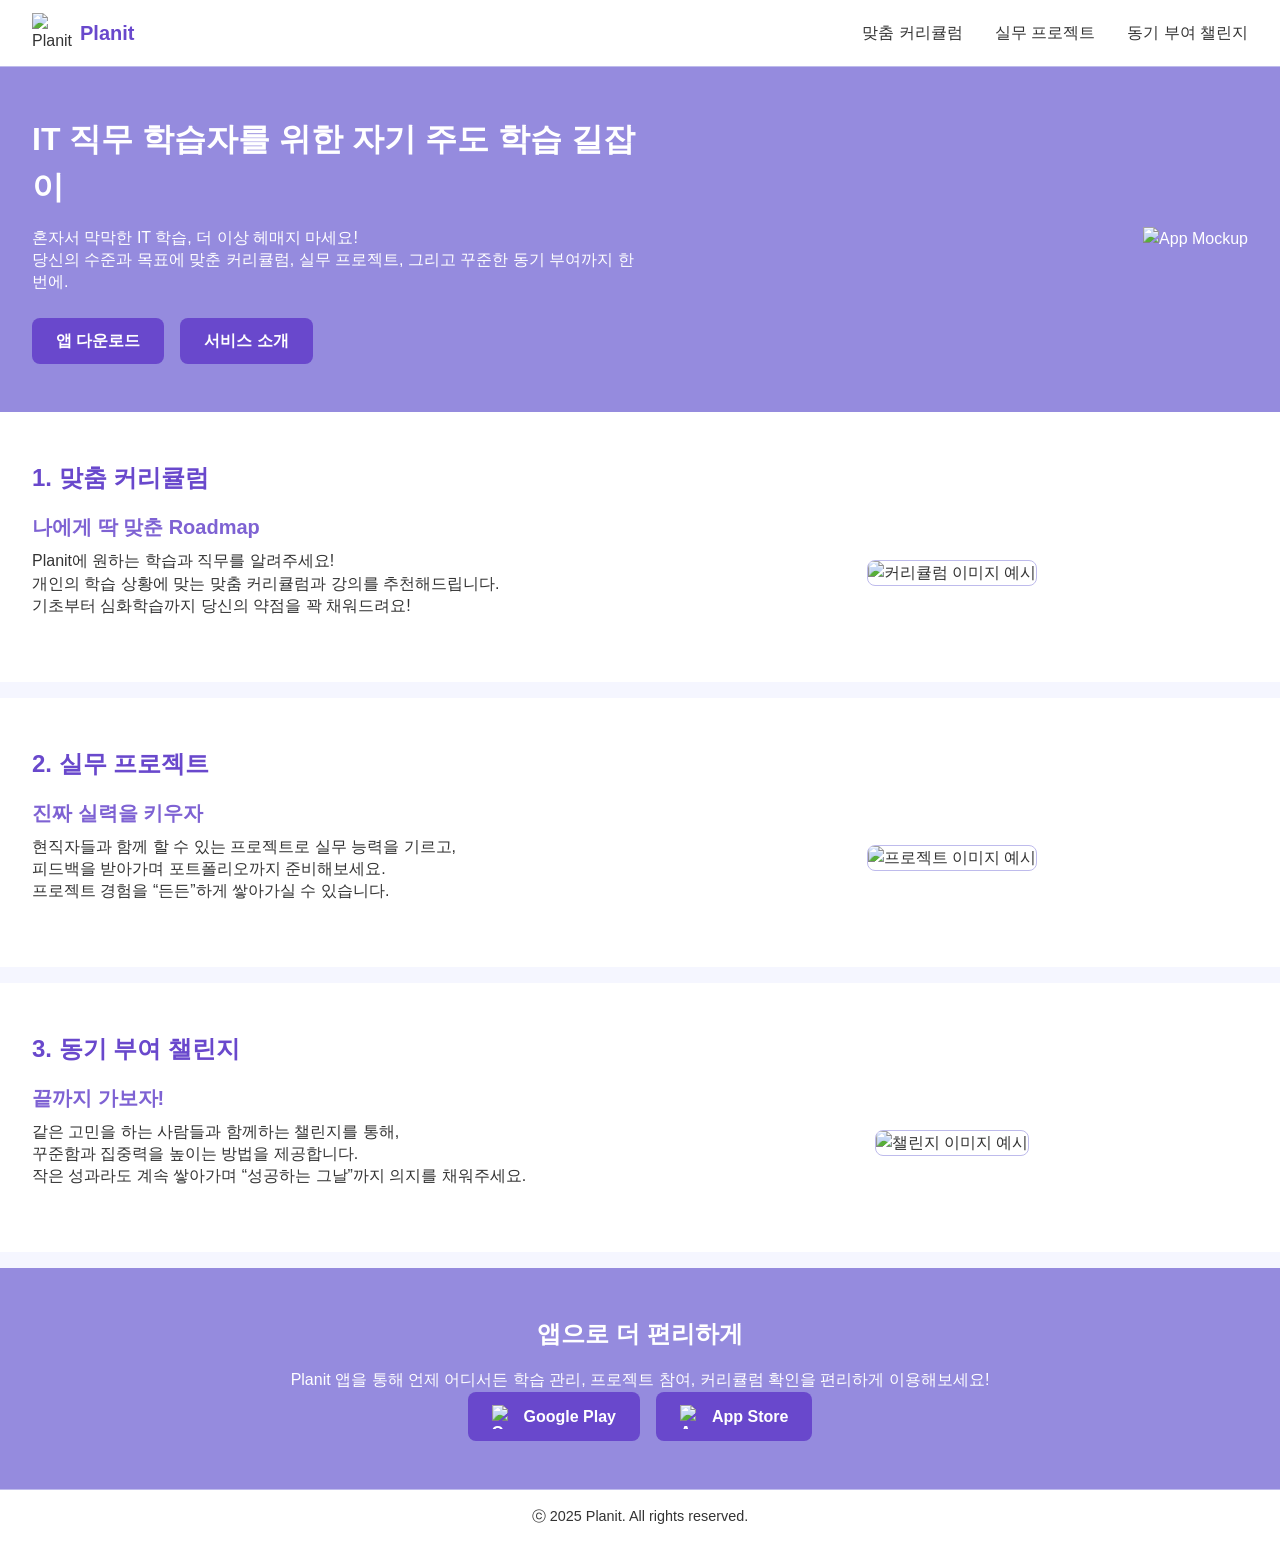
==== index.html @ 64569ddc "index commit" ====
<!DOCTYPE html>
<html lang="ko">

<head>
    <meta charset="UTF-8" />
    <title>Planit Landing Page</title>
    <!-- 메타태그 -->
    <meta name="description" content="IT 직무 학습자를 위한 자기 주도 학습 길잡이 서비스 Planit 소개 랜딩페이지" />
    <meta name="viewport" content="width=device-width, initial-scale=1.0" />

    <!-- 외부 CSS 파일 연동 -->
    <link rel="stylesheet" href="style.css" />
</head>

<body>

    <!-- 모달 영역 (숨겨져 있음) -->
    <div class="modal-overlay" id="modalOverlay">
        <div class="modal">
            <h3>앱 다운로드 안내</h3>
            <p>
                곧 출시될 Planit 앱을 통해 더 편리하게 학습 관리와 프로젝트 참여가 가능합니다.<br>
                스토어 등록 후 이용해보세요!
            </p>
            <button class="close-button" id="closeModalBtn">닫기</button>
        </div>
    </div>

    <!-- 헤더 -->
    <header>
        <div class="logo">
            <!-- 임시 아이콘 예시 -->
            <img src="https://via.placeholder.com/40/6948CC/FFFFFF?text=P" alt="Planit Logo">
            <h1>Planit</h1>
        </div>
        <nav>
            <ul>
                <li><a href="#section-curriculum">맞춤 커리큘럼</a></li>
                <li><a href="#section-project">실무 프로젝트</a></li>
                <li><a href="#section-challenge">동기 부여 챌린지</a></li>
            </ul>
        </nav>
    </header>

    <!-- Hero 섹션 -->
    <section class="hero">
        <div class="hero-text">
            <h2>IT 직무 학습자를 위한 자기 주도 학습 길잡이</h2>
            <p>
                혼자서 막막한 IT 학습, 더 이상 헤매지 마세요! <br>
                당신의 수준과 목표에 맞춘 커리큘럼, 실무 프로젝트, 그리고 꾸준한 동기 부여까지 한 번에.
            </p>
            <div class="hero-buttons">
                <button class="cta-button" id="downloadCtaBtn">앱 다운로드</button>
                <button class="cta-button">서비스 소개</button>
            </div>
        </div>
        <div class="hero-image">
            <!-- 실제 앱 화면 예시 이미지를 넣어주세요 -->
            <img src="https://via.placeholder.com/400x300/7E62D3/FFFFFF?text=App+Mockup" alt="App Mockup" />
        </div>
    </section>

    <!-- (1) 맞춤 커리큘럼 섹션 -->
    <section class="section" id="section-curriculum">
        <h2 class="section-title">1. 맞춤 커리큘럼</h2>
        <div class="section-content">
            <div class="section-text">
                <h3>나에게 딱 맞춘 Roadmap</h3>
                <p>
                    Planit에 원하는 학습과 직무를 알려주세요!<br>
                    개인의 학습 상황에 맞는 맞춤 커리큘럼과 강의를 추천해드립니다.<br>
                    기초부터 심화학습까지 당신의 약점을 꽉 채워드려요!
                </p>
            </div>
            <div class="section-image">
                <img src="https://via.placeholder.com/300x250/BEBBEC/FFFFFF?text=Curriculum" alt="커리큘럼 이미지 예시">
            </div>
        </div>
    </section>

    <!-- (2) 실무 프로젝트 섹션 -->
    <section class="section" id="section-project">
        <h2 class="section-title">2. 실무 프로젝트</h2>
        <div class="section-content">
            <div class="section-text">
                <h3>진짜 실력을 키우자</h3>
                <p>
                    현직자들과 함께 할 수 있는 프로젝트로 실무 능력을 기르고,<br>
                    피드백을 받아가며 포트폴리오까지 준비해보세요.<br>
                    프로젝트 경험을 “든든”하게 쌓아가실 수 있습니다.
                </p>
            </div>
            <div class="section-image">
                <img src="https://via.placeholder.com/300x250/958BDE/FFFFFF?text=Project" alt="프로젝트 이미지 예시">
            </div>
        </div>
    </section>

    <!-- (3) 동기 부여 챌린지 섹션 -->
    <section class="section" id="section-challenge">
        <h2 class="section-title">3. 동기 부여 챌린지</h2>
        <div class="section-content">
            <div class="section-text">
                <h3>끝까지 가보자!</h3>
                <p>
                    같은 고민을 하는 사람들과 함께하는 챌린지를 통해,<br>
                    꾸준함과 집중력을 높이는 방법을 제공합니다.<br>
                    작은 성과라도 계속 쌓아가며 “성공하는 그날”까지 의지를 채워주세요.
                </p>
            </div>
            <div class="section-image">
                <img src="https://via.placeholder.com/300x250/7E62D3/FFFFFF?text=Challenge" alt="챌린지 이미지 예시">
            </div>
        </div>
    </section>

    <!-- 다운로드 CTA 섹션 -->
    <section class="download-section">
        <h2>앱으로 더 편리하게</h2>
        <p>Planit 앱을 통해 언제 어디서든 학습 관리, 프로젝트 참여, 커리큘럼 확인을 편리하게 이용해보세요!</p>
        <div class="store-buttons">
            <a href="#" class="store-button">
                <img src="https://via.placeholder.com/24?text=G" alt="Google Play">
                Google Play
            </a>
            <a href="#" class="store-button">
                <img src="https://via.placeholder.com/24?text=A" alt="App Store">
                App Store
            </a>
        </div>
    </section>

    <!-- 푸터 -->
    <footer>
        ⓒ 2025 Planit. All rights reserved.
    </footer>

    <!-- 자바스크립트 파일 연결 (데모용 스크립트) -->
    <script src="app.js"></script>

</body>

</html>
---- style.css ----
/* ------------------------------
   기본 리셋 및 폰트 설정
------------------------------ */
* {
    margin: 0;
    padding: 0;
    box-sizing: border-box;
}

body {
    font-family: sans-serif;
    color: #333;
    background-color: #F5F6FF;
    /* 가장 연한 배경색 */
    line-height: 1.5;
}

a {
    text-decoration: none;
    color: inherit;
}

/* ------------------------------
     컬러 팔레트 (Main)
     #6948CC, #7E62D3, #958BDE, #BEBBEC, #F5F6FF
  ------------------------------ */
:root {
    --color-primary-dark: #6948CC;
    --color-primary: #7E62D3;
    --color-primary-light: #958BDE;
    --color-secondary-light: #BEBBEC;
    --color-bg: #F5F6FF;
}

/* ------------------------------
     헤더 스타일
  ------------------------------ */
header {
    width: 100%;
    background-color: #fff;
    border-bottom: 1px solid var(--color-secondary-light);
    display: flex;
    justify-content: space-between;
    align-items: center;
    padding: 0.8rem 2rem;
    position: sticky;
    top: 0;
    z-index: 999;
}

.logo {
    display: flex;
    align-items: center;
    gap: 0.5rem;
}

.logo img {
    width: 40px;
    height: 40px;
    object-fit: contain;
}

.logo h1 {
    font-size: 1.25rem;
    color: var(--color-primary-dark);
}

nav ul {
    display: flex;
    gap: 2rem;
}

nav li {
    list-style: none;
    font-weight: 500;
}

/* ------------------------------
     Hero 섹션(상단 배너)
  ------------------------------ */
.hero {
    display: flex;
    justify-content: space-between;
    align-items: center;
    padding: 3rem 2rem;
    background-color: var(--color-primary-light);
    color: #fff;
}

.hero-text {
    max-width: 50%;
}

.hero-text h2 {
    font-size: 2rem;
    margin-bottom: 1rem;
}

.hero-text p {
    margin-bottom: 1.5rem;
    font-size: 1rem;
    line-height: 1.4;
}

.hero-buttons {
    display: flex;
    gap: 1rem;
}

.cta-button {
    background-color: var(--color-primary-dark);
    padding: 0.8rem 1.5rem;
    border-radius: 0.5rem;
    color: #fff;
    font-weight: 600;
    border: none;
    cursor: pointer;
    font-size: 1rem;
}

.hero-image img {
    width: 400px;
    max-width: 100%;
    height: auto;
}

/* ------------------------------
     메인 컨텐츠 섹션
     (1) 맞춤 커리큘럼
     (2) 실무 프로젝트
     (3) 동기 부여 챌린지
  ------------------------------ */
.section {
    padding: 3rem 2rem;
    background-color: #fff;
    margin-bottom: 1rem;
}

.section-title {
    font-size: 1.5rem;
    color: var(--color-primary-dark);
    margin-bottom: 1rem;
}

.section-content {
    display: flex;
    gap: 2rem;
    align-items: center;
}

.section-text {
    flex: 1;
}

.section-text h3 {
    margin-bottom: 0.5rem;
    font-size: 1.25rem;
    color: var(--color-primary);
}

.section-text p {
    margin-bottom: 1rem;
    line-height: 1.4;
}

.section-image {
    flex: 1;
    text-align: center;
}

.section-image img {
    width: 300px;
    max-width: 100%;
    height: auto;
    border: 1px solid var(--color-secondary-light);
    border-radius: 0.5rem;
}

/* ------------------------------
     다운로드 섹션 (재귀 CTA)
  ------------------------------ */
.download-section {
    text-align: center;
    padding: 3rem 2rem;
    background-color: var(--color-primary-light);
    color: #fff;
}

.download-section h2 {
    font-size: 1.5rem;
    margin-bottom: 1rem;
}

.store-buttons {
    display: flex;
    gap: 1rem;
    justify-content: center;
}

.store-button {
    background-color: var(--color-primary-dark);
    padding: 0.8rem 1.5rem;
    border-radius: 0.5rem;
    font-weight: 600;
    display: inline-flex;
    align-items: center;
    gap: 0.5rem;
    color: #fff;
}

.store-button img {
    width: 24px;
    height: 24px;
}

/* ------------------------------
     푸터
  ------------------------------ */
footer {
    background-color: #fff;
    border-top: 1px solid var(--color-secondary-light);
    text-align: center;
    padding: 1rem;
    font-size: 0.9rem;
}

/* ------------------------------
     모달 (앱 스토어 다운로드 안내창 예시)
  ------------------------------ */
.modal-overlay {
    position: fixed;
    top: 0;
    left: 0;
    width: 100vw;
    height: 100vh;
    background-color: rgba(0, 0, 0, 0.5);
    display: none;
    /* 초기에는 숨김 */
    justify-content: center;
    align-items: center;
    z-index: 1000;
}

.modal {
    background-color: #fff;
    padding: 2rem;
    border-radius: 0.5rem;
    max-width: 400px;
    width: 80%;
    text-align: center;
}

.modal h3 {
    margin-bottom: 1rem;
    color: var(--color-primary-dark);
    font-size: 1.2rem;
}

.close-button {
    background-color: var(--color-primary-dark);
    color: #fff;
    border: none;
    padding: 0.5rem 1rem;
    border-radius: 0.3rem;
    cursor: pointer;
    margin-top: 1rem;
    font-weight: 600;
}
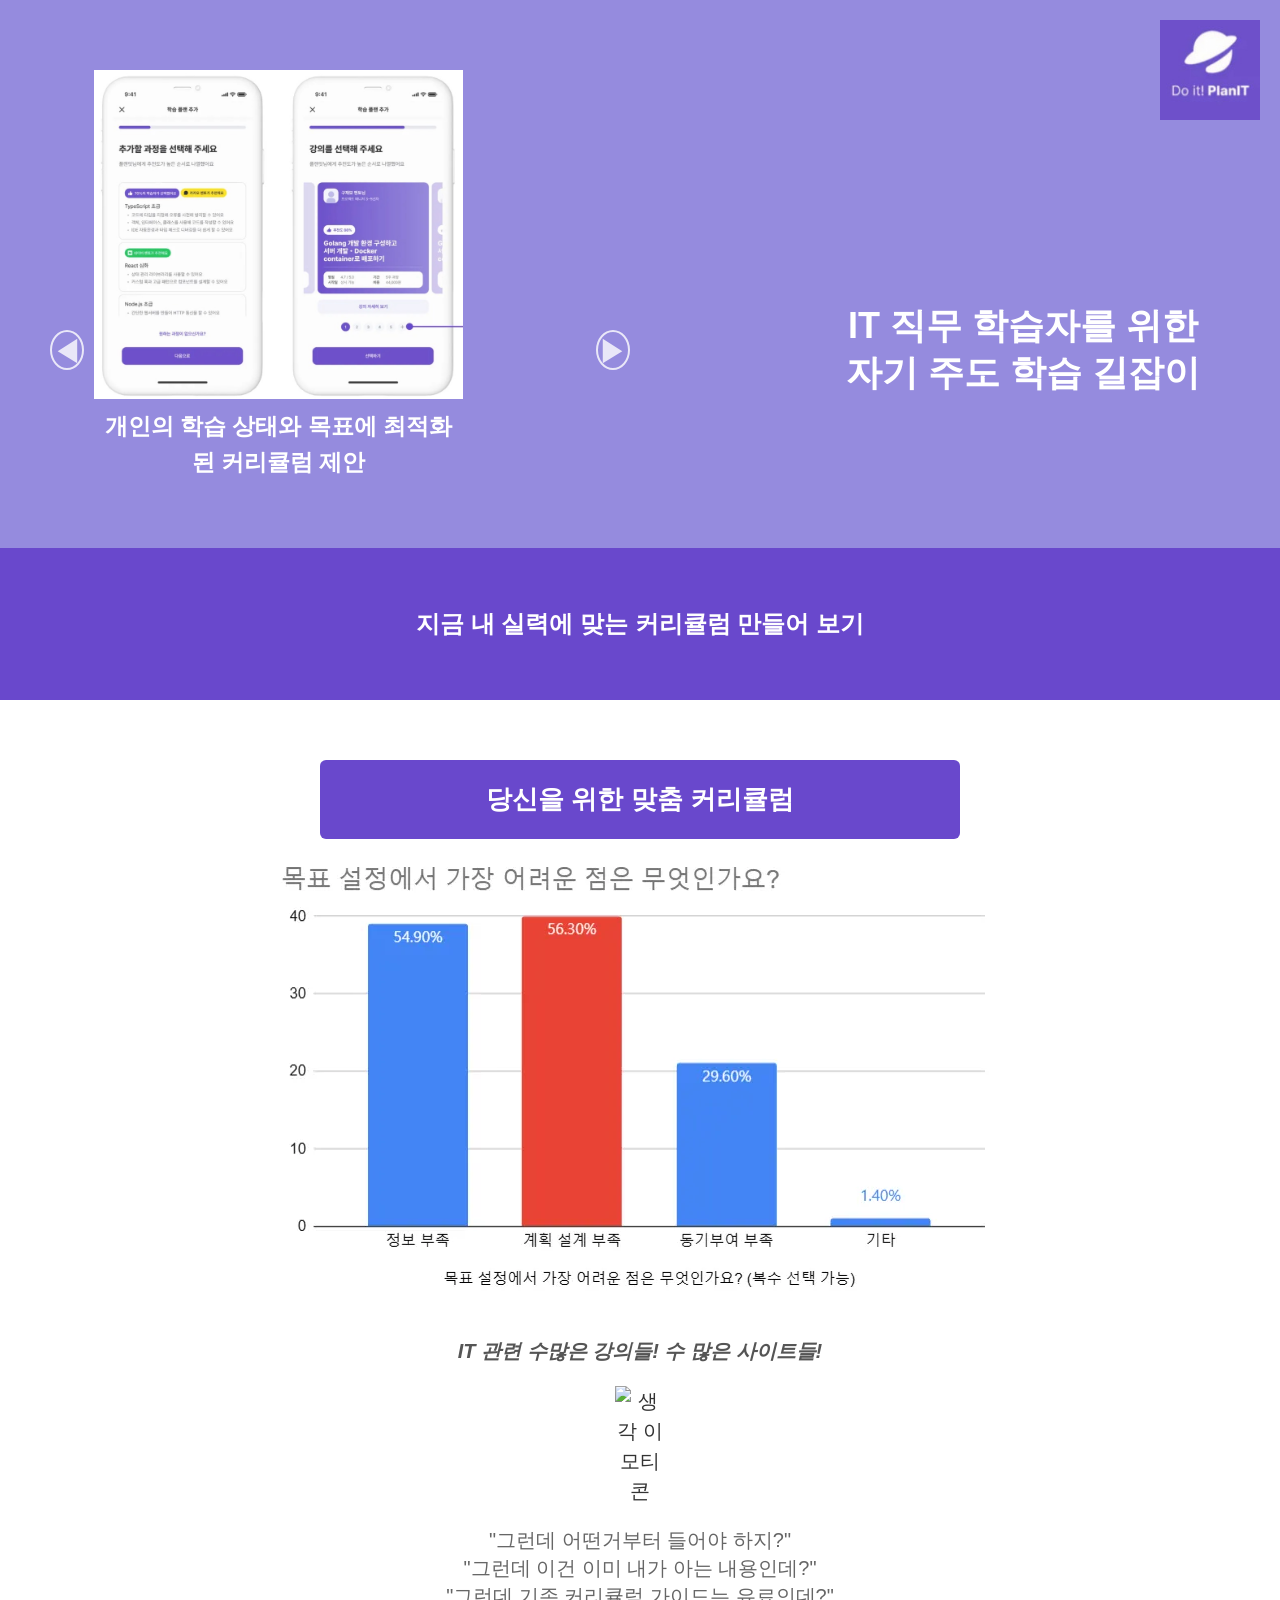
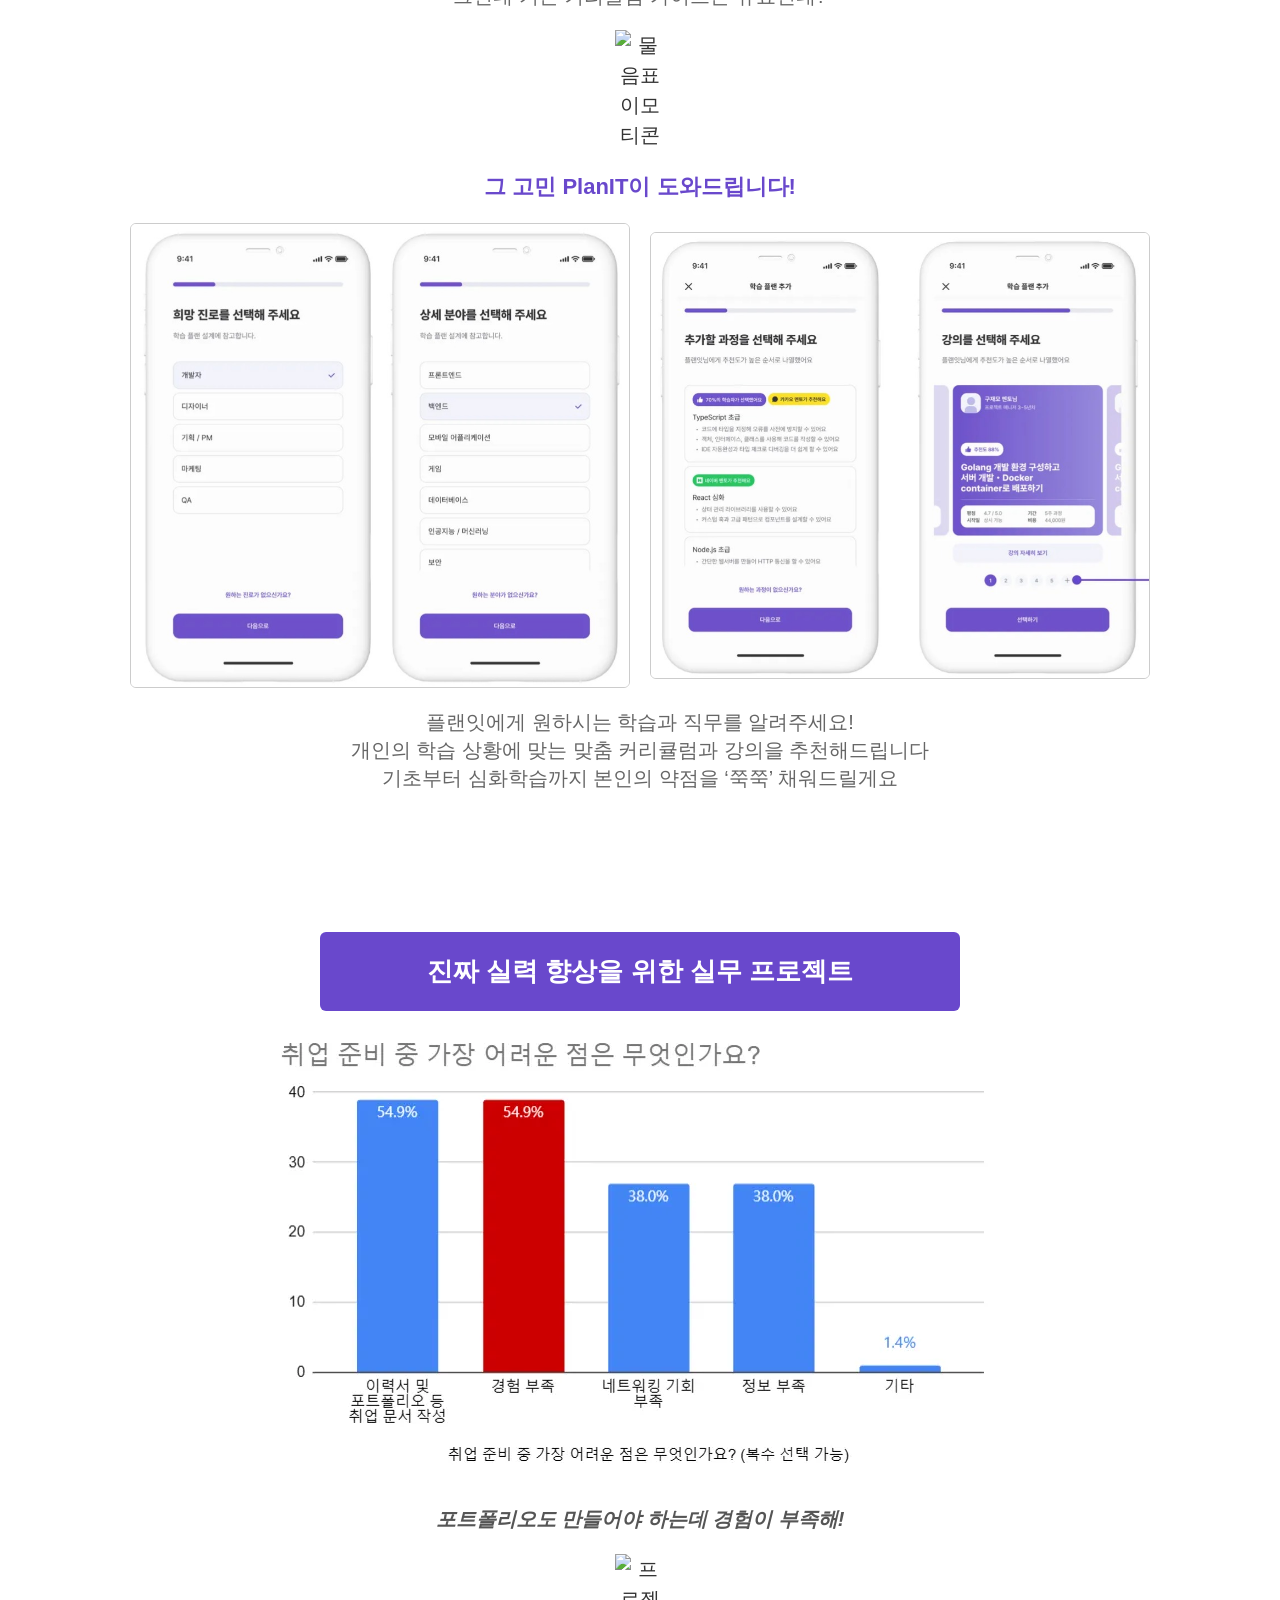
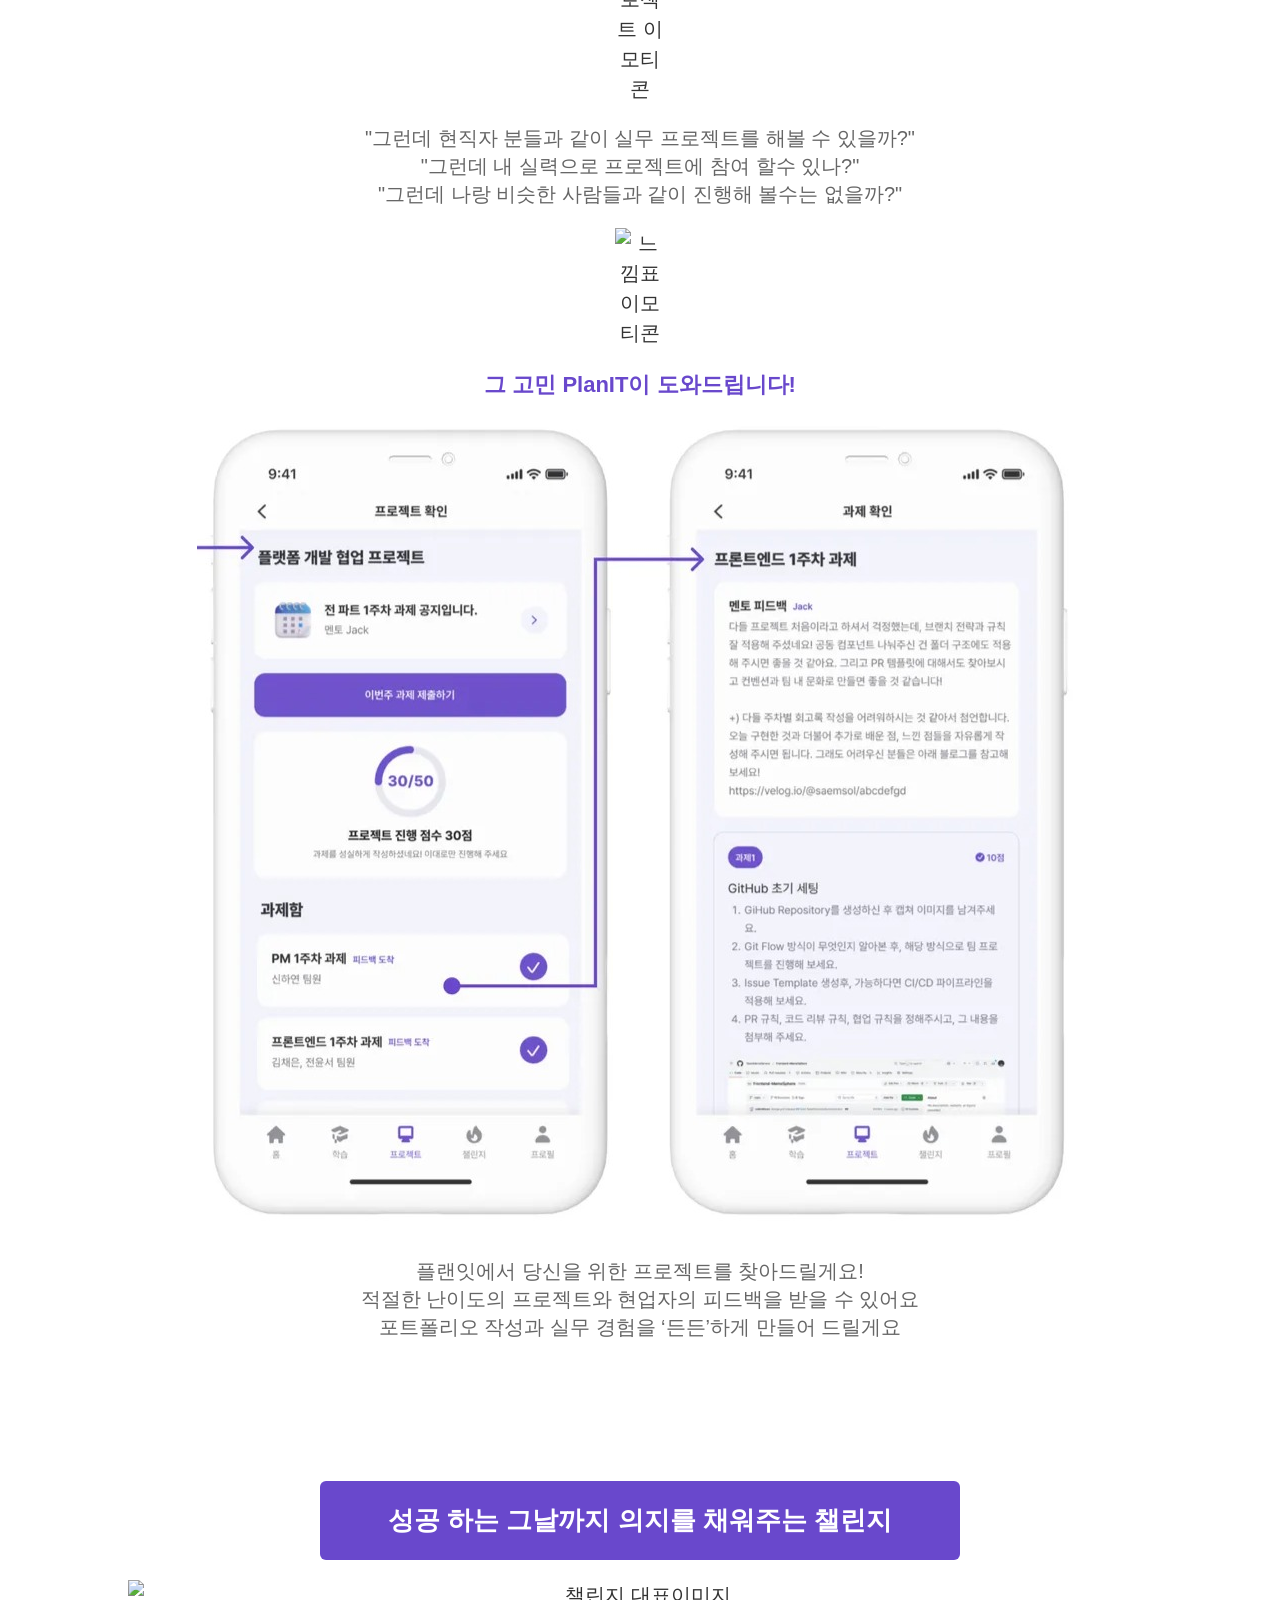
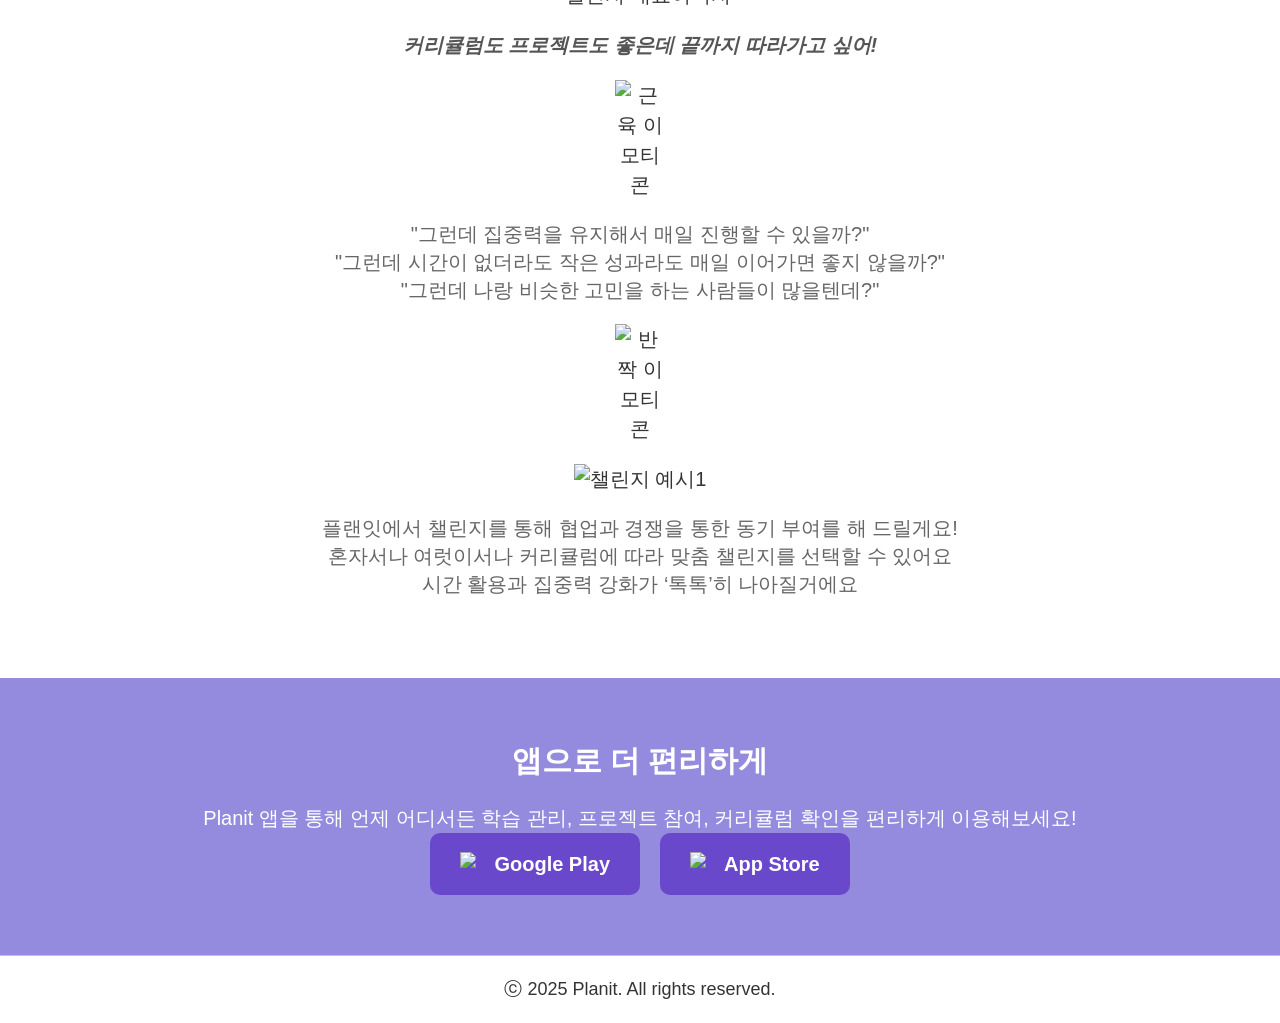
==== commit 737fd89a: "second_commit" ====
--- a/index.html
+++ b/index.html
@@ -8,115 +8,161 @@
     <meta name="description" content="IT 직무 학습자를 위한 자기 주도 학습 길잡이 서비스 Planit 소개 랜딩페이지" />
     <meta name="viewport" content="width=device-width, initial-scale=1.0" />
 
+    <!-- Google tag (gtag.js) -->
+    <script async src="https://www.googletagmanager.com/gtag/js?id=G-K5C6SPB3EF"></script>
+    <script>
+        window.dataLayer = window.dataLayer || [];
+        function gtag() { dataLayer.push(arguments); }
+        gtag('js', new Date());
+
+        gtag('config', 'G-K5C6SPB3EF');
+    </script>
+
     <!-- 외부 CSS 파일 연동 -->
     <link rel="stylesheet" href="style.css" />
 </head>
 
 <body>
 
-    <!-- 모달 영역 (숨겨져 있음) -->
-    <div class="modal-overlay" id="modalOverlay">
-        <div class="modal">
-            <h3>앱 다운로드 안내</h3>
-            <p>
-                곧 출시될 Planit 앱을 통해 더 편리하게 학습 관리와 프로젝트 참여가 가능합니다.<br>
-                스토어 등록 후 이용해보세요!
-            </p>
-            <button class="close-button" id="closeModalBtn">닫기</button>
+    <!-- Hero 섹션 -->
+    <!-- (기존 hero 섹션을 대체) -->
+    <section class="hero">
+        <!-- 좌측: 슬라이드(핵심사진 + 텍스트) 3개가 자동/수동 전환 -->
+        <div class="hero-rotator">
+            <!-- 좌측 화살표 -->
+            <button class="arrow left-arrow" id="slidePrevBtn">&#9664;</button>
+
+            <!-- 슬라이드 목록 -->
+            <div class="slides">
+                <!-- 각 슬라이드는 이미지 + 텍스트 묶음 -->
+                <div class="slide active">
+                    <img src="./images/hero_1.JPG" alt="핵심사진1">
+                    <h3>개인의 학습 상태와 목표에 최적화된 커리큘럼 제안</h3>
+                </div>
+                <div class="slide">
+                    <img src="./images/hero_2.JPG" alt="핵심사진2">
+                    <h3>커리어 발전을 위한 실무 중심의 프로젝트 제안</h3>
+                </div>
+                <div class="slide">
+                    <img src="./images/hero_3.JPG" alt="핵심사진3">
+                    <h3>지속적인 동기 부여를 위한 맞춤형 챌린지 지원</h3>
+                </div>
+            </div>
+
+            <!-- 우측 화살표 -->
+            <button class="arrow right-arrow" id="slideNextBtn">&#9654;</button>
         </div>
-    </div>
 
-    <!-- 헤더 -->
-    <header>
-        <div class="logo">
-            <!-- 임시 아이콘 예시 -->
-            <img src="https://via.placeholder.com/40/6948CC/FFFFFF?text=P" alt="Planit Logo">
-            <h1>Planit</h1>
+        <!-- 우상단: 앱 아이콘 -->
+        <div class="hero-top-right">
+            <img class="app-icon" src="./images/logo.jpg" alt="App Icon" />
         </div>
-        <nav>
-            <ul>
-                <li><a href="#section-curriculum">맞춤 커리큘럼</a></li>
-                <li><a href="#section-project">실무 프로젝트</a></li>
-                <li><a href="#section-challenge">동기 부여 챌린지</a></li>
-            </ul>
-        </nav>
-    </header>
 
-    <!-- Hero 섹션 -->
-    <section class="hero">
-        <div class="hero-text">
-            <h2>IT 직무 학습자를 위한 자기 주도 학습 길잡이</h2>
-            <p>
-                혼자서 막막한 IT 학습, 더 이상 헤매지 마세요! <br>
-                당신의 수준과 목표에 맞춘 커리큘럼, 실무 프로젝트, 그리고 꾸준한 동기 부여까지 한 번에.
-            </p>
-            <div class="hero-buttons">
-                <button class="cta-button" id="downloadCtaBtn">앱 다운로드</button>
-                <button class="cta-button">서비스 소개</button>
-            </div>
+        <!-- 우중단: 슬로건 (큰 글씨) -->
+        <div class="hero-mid-right">
+            <h2>IT 직무 학습자를 위한 <br>자기 주도 학습 길잡이</h2>
         </div>
-        <div class="hero-image">
-            <!-- 실제 앱 화면 예시 이미지를 넣어주세요 -->
-            <img src="https://via.placeholder.com/400x300/7E62D3/FFFFFF?text=App+Mockup" alt="App Mockup" />
+
+        <!-- 하단 전체: CTA 버튼 (앱 다운로드) -->
+        <button class="cta-button-wide" id="downloadCtaBtn">지금 내 실력에 맞는 커리큘럼 만들어 보기</button>
+    </section>
+
+
+    <!-- 공통 스타일로 3개의 섹션 -->
+    <section class="common-section" id="section-curriculum">
+        <!-- (1) 제목 박스: 화면폭 50% -->
+        <div class="title-box">
+            <h2>당신을 위한 맞춤 커리큘럼</h2>
+        </div>
+        <!-- (2) 자료사진 -->
+        <img src="./images/problem_1.jpg" alt="커리큘럼 대표이미지" class="section-image" />
+        <!-- (3) 중요 고민 한 줄 -->
+        <p class="one-liner">IT 관련 수많은 강의들! 수 많은 사이트들!</p>
+        <!-- (4) 이모티콘 / 작은 이미지 공간 -->
+        <div class="icon-space">
+            <img src="https://via.placeholder.com/50?text=%F0%9F%A4%94" alt="생각 이모티콘" />
+        </div>
+        <!-- (5) 3줄 고민 -->
+        <div class="three-line-text">
+            <p>"그런데 어떤거부터 들어야 하지?"</p>
+            <p>"그런데 이건 이미 내가 아는 내용인데?"</p>
+            <p>"그런데 기존 커리큘럼 가이드는 유료인데?"</p>
+        </div>
+        <!-- (6) 이모티콘 / 작은 이미지 공간 -->
+        <div class="icon-space">
+            <img src="https://via.placeholder.com/50?text=%3F" alt="물음표 이모티콘" />
+        </div>
+        <!-- (7) 해결 문구 -->
+        <p class="highlight-text">그 고민 PlanIT이 도와드립니다!</p>
+        <!-- (8) 좌우 2장 이미지 -->
+        <div class="image-row">
+            <img src="./images/solution_1.JPG" alt="솔루션 이미지1" />
+            <img src="./images/hero_1.JPG" alt="솔루션 이미지2" />
+        </div>
+        <!-- (9) 3줄 설명 -->
+        <div class="three-line-text">
+            <p>플랜잇에게 원하시는 학습과 직무를 알려주세요!</p>
+            <p>개인의 학습 상황에 맞는 맞춤 커리큘럼과 강의을 추천해드립니다</p>
+            <p>기초부터 심화학습까지 본인의 약점을 ‘쭉쭉’ 채워드릴게요</p>
         </div>
     </section>
 
-    <!-- (1) 맞춤 커리큘럼 섹션 -->
-    <section class="section" id="section-curriculum">
-        <h2 class="section-title">1. 맞춤 커리큘럼</h2>
-        <div class="section-content">
-            <div class="section-text">
-                <h3>나에게 딱 맞춘 Roadmap</h3>
-                <p>
-                    Planit에 원하는 학습과 직무를 알려주세요!<br>
-                    개인의 학습 상황에 맞는 맞춤 커리큘럼과 강의를 추천해드립니다.<br>
-                    기초부터 심화학습까지 당신의 약점을 꽉 채워드려요!
-                </p>
-            </div>
-            <div class="section-image">
-                <img src="https://via.placeholder.com/300x250/BEBBEC/FFFFFF?text=Curriculum" alt="커리큘럼 이미지 예시">
-            </div>
+    <section class="common-section" id="section-project">
+        <div class="title-box">
+            <h2>진짜 실력 향상을 위한 실무 프로젝트</h2>
+        </div>
+        <img src="./images/problem_2.jpg" alt="프로젝트 대표이미지" class="section-image" />
+        <p class="one-liner">포트폴리오도 만들어야 하는데 경험이 부족해!</p>
+        <div class="icon-space">
+            <img src="https://via.placeholder.com/50?text=%F0%9F%93%88" alt="프로젝트 이모티콘" />
+        </div>
+        <div class="three-line-text">
+            <p>"그런데 현직자 분들과 같이 실무 프로젝트를 해볼 수 있을까?"</p>
+            <p>"그런데 내 실력으로 프로젝트에 참여 할수 있나?"</p>
+            <p>"그런데 나랑 비슷한 사람들과 같이 진행해 볼수는 없을까?"</p>
+        </div>
+        <div class="icon-space">
+            <img src="https://via.placeholder.com/50?text=!" alt="느낌표 이모티콘" />
+        </div>
+        <p class="highlight-text">그 고민 PlanIT이 도와드립니다!</p>
+        </div>
+        <img src="./images/hero_2.JPG" alt="프로젝트 예시1" />
+        </div>
+        <div class="three-line-text">
+            <p>플랜잇에서 당신을 위한 프로젝트를 찾아드릴게요!</p>
+            <p>적절한 난이도의 프로젝트와 현업자의 피드백을 받을 수 있어요 </p>
+            <p>포트폴리오 작성과 실무 경험을 ‘든든’하게 만들어 드릴게요</p>
         </div>
     </section>
 
-    <!-- (2) 실무 프로젝트 섹션 -->
-    <section class="section" id="section-project">
-        <h2 class="section-title">2. 실무 프로젝트</h2>
-        <div class="section-content">
-            <div class="section-text">
-                <h3>진짜 실력을 키우자</h3>
-                <p>
-                    현직자들과 함께 할 수 있는 프로젝트로 실무 능력을 기르고,<br>
-                    피드백을 받아가며 포트폴리오까지 준비해보세요.<br>
-                    프로젝트 경험을 “든든”하게 쌓아가실 수 있습니다.
-                </p>
-            </div>
-            <div class="section-image">
-                <img src="https://via.placeholder.com/300x250/958BDE/FFFFFF?text=Project" alt="프로젝트 이미지 예시">
-            </div>
+    <section class="common-section" id="section-challenge">
+        <div class="title-box">
+            <h2>성공 하는 그날까지 의지를 채워주는 챌린지</h2>
         </div>
-    </section>
-
-    <!-- (3) 동기 부여 챌린지 섹션 -->
-    <section class="section" id="section-challenge">
-        <h2 class="section-title">3. 동기 부여 챌린지</h2>
-        <div class="section-content">
-            <div class="section-text">
-                <h3>끝까지 가보자!</h3>
-                <p>
-                    같은 고민을 하는 사람들과 함께하는 챌린지를 통해,<br>
-                    꾸준함과 집중력을 높이는 방법을 제공합니다.<br>
-                    작은 성과라도 계속 쌓아가며 “성공하는 그날”까지 의지를 채워주세요.
-                </p>
-            </div>
-            <div class="section-image">
-                <img src="https://via.placeholder.com/300x250/7E62D3/FFFFFF?text=Challenge" alt="챌린지 이미지 예시">
-            </div>
+        <img src="./images/problem_3.jpg" alt="챌린지 대표이미지" class="section-image" />
+        <p class="one-liner">커리큘럼도 프로젝트도 좋은데 끝까지 따라가고 싶어!</p>
+        <div class="icon-space">
+            <img src="https://via.placeholder.com/50?text=%F0%9F%92%AA" alt="근육 이모티콘" />
+        </div>
+        <div class="three-line-text">
+            <p>"그런데 집중력을 유지해서 매일 진행할 수 있을까?"</p>
+            <p>"그런데 시간이 없더라도 작은 성과라도 매일 이어가면 좋지 않을까?"</p>
+            <p>"그런데 나랑 비슷한 고민을 하는 사람들이 많을텐데?"</p>
+        </div>
+        <div class="icon-space">
+            <img src="https://via.placeholder.com/50?text=%E2%9C%A8" alt="반짝 이모티콘" />
+        </div>
+        <img src="./images/hero_3.JPG" alt="챌린지 예시1" />
+        </div>
+        <div class="three-line-text">
+            <p>플랜잇에서 챌린지를 통해 협업과 경쟁을 통한 동기 부여를 해 드릴게요!</p>
+            <p>혼자서나 여럿이서나 커리큘럼에 따라 맞춤 챌린지를 선택할 수 있어요</p>
+            <p>시간 활용과 집중력 강화가 ‘톡톡’히 나아질거에요</p>
         </div>
     </section>
 
     <!-- 다운로드 CTA 섹션 -->
-    <section class="download-section">
+    <section class=" download-section">
         <h2>앱으로 더 편리하게</h2>
         <p>Planit 앱을 통해 언제 어디서든 학습 관리, 프로젝트 참여, 커리큘럼 확인을 편리하게 이용해보세요!</p>
         <div class="store-buttons">
--- a/style.css
+++ b/style.css
@@ -1,6 +1,11 @@
 /* ------------------------------
    기본 리셋 및 폰트 설정
 ------------------------------ */
+
+:root {
+    font-size: 125%;
+}
+
 * {
     margin: 0;
     padding: 0;
@@ -35,18 +40,61 @@
 /* ------------------------------
      헤더 스타일
   ------------------------------ */
-header {
-    width: 100%;
-    background-color: #fff;
-    border-bottom: 1px solid var(--color-secondary-light);
-    display: flex;
-    justify-content: space-between;
-    align-items: center;
-    padding: 0.8rem 2rem;
-    position: sticky;
-    top: 0;
+/* 기존 스타일은 유지, 여기서는 새로운 .side-nav 관련 스타일만 추가 예시 */
+
+/* 사이드바 네비게이션 컨테이너 */
+.side-nav {
+    position: fixed;
+    top: 50%;
+    left: 1rem;
+    /* 원하는 좌측 거리 */
+    transform: translateY(-50%);
     z-index: 999;
-}
+    /* 모달보다 낮거나 높게 조정 가능 */
+    /* 배경이 투명할 수 있으므로 배경색은 없앰 */
+    /* width, height 등은 필요에 맞게 조절 */
+}
+
+/* 사이드바 목록 배치 */
+.side-nav ul {
+    list-style: none;
+    display: flex;
+    flex-direction: column;
+    gap: 1rem;
+    padding: 0;
+    margin: 0;
+}
+
+/* 사이드바 링크 기본 스타일 */
+.side-nav a {
+    text-decoration: none;
+    font-size: 1rem;
+    padding: 0.5rem;
+
+    /* '반투명' 예: 회색/검정 + 투명도 */
+    color: rgba(0, 0, 0, 0.2);
+    transition: color 0.3s, font-weight 0.3s;
+}
+
+/* 현재 섹션(Active) 기본 상태: 조금 더 진하게 (예: 0.5 투명) */
+.side-nav a.active {
+    color: rgba(0, 0, 0, 0.5);
+    font-weight: 600;
+}
+
+/* 마우스 사이드바 Hover 시: 모든 메뉴가 검은색, 현재 섹션은 볼드 */
+.side-nav:hover a {
+    color: #000;
+    font-weight: normal;
+}
+
+/* Hover 상태에서도 active 메뉴는 더 볼드하게 */
+.side-nav:hover a.active {
+    font-weight: 700;
+    color: #000;
+    /* 완전 검정 */
+}
+
 
 .logo {
     display: flex;
@@ -78,103 +126,241 @@
 /* ------------------------------
      Hero 섹션(상단 배너)
   ------------------------------ */
+/* 히어로 섹션 전체 컨테이너 */
 .hero {
-    display: flex;
-    justify-content: space-between;
-    align-items: center;
-    padding: 3rem 2rem;
+    position: relative;
+    /* 자식 요소를 절대배치하기 위해 */
+    width: 100%;
+    min-height: 700px;
+    /* 임의 높이, 조정 가능 */
     background-color: var(--color-primary-light);
-    color: #fff;
-}
-
-.hero-text {
-    max-width: 50%;
-}
-
-.hero-text h2 {
-    font-size: 2rem;
-    margin-bottom: 1rem;
-}
-
-.hero-text p {
-    margin-bottom: 1.5rem;
-    font-size: 1rem;
-    line-height: 1.4;
-}
-
-.hero-buttons {
-    display: flex;
-    gap: 1rem;
-}
-
-.cta-button {
-    background-color: var(--color-primary-dark);
-    padding: 0.8rem 1.5rem;
-    border-radius: 0.5rem;
-    color: #fff;
-    font-weight: 600;
-    border: none;
-    cursor: pointer;
-    font-size: 1rem;
-}
-
-.hero-image img {
-    width: 400px;
+    /* 기존보다 조금 더 큰 영역으로 가정 */
+    overflow: hidden;
+    /* 필요시 숨김 */
+    color: #fff;
+    padding: 2rem;
+    display: flex;
+    /* 좌측 슬라이드, 우측 슬로건+아이콘, 아래 CTA 배치 시 flex/free 레이아웃 */
+}
+
+/* 좌측 슬라이드 박스 */
+.hero-rotator {
+    position: relative;
+    width: 50%;
+    /* 좌측 절반 차지 (예시) */
+    margin-right: 1rem;
+    display: flex;
+    align-items: center;
+    justify-content: center;
+}
+
+/* slides 감싸는 컨테이너 */
+.slides {
+    position: relative;
+    width: 600px;
+    /* 슬라이드 이미지 너비에 맞춤 */
+    height: 600px;
+    /* 슬라이드 높이에 맞춤 */
+    overflow: hidden;
+    display: flex;
+    align-items: center;
+    justify-content: center;
+}
+
+/* 각 슬라이드 */
+.slide {
+    position: absolute;
+    top: 0;
+    left: 0;
+    width: 75%;
+    height: 75%;
+    display: none;
+    /* 기본은 숨김 */
+    flex-direction: column;
+    align-items: center;
+    justify-content: center;
+    text-align: center;
+}
+
+.slide img {
     max-width: 100%;
     height: auto;
-}
-
-/* ------------------------------
-     메인 컨텐츠 섹션
-     (1) 맞춤 커리큘럼
-     (2) 실무 프로젝트
-     (3) 동기 부여 챌린지
-  ------------------------------ */
-.section {
-    padding: 3rem 2rem;
+    margin-bottom: 0.5rem;
+}
+
+.slide.active {
+    display: flex;
+    /* 현재 슬라이드만 표시 */
+}
+
+/* 좌우 화살표 버튼 */
+.arrow {
+    background: none;
+    border: 2px solid #fff;
+    color: #fff;
+    font-size: 1.5rem;
+    width: 40px;
+    height: 40px;
+    border-radius: 50%;
+    cursor: pointer;
+    margin: 0 0.5rem;
+    opacity: 0.8;
+    transition: 0.2s;
+}
+
+.arrow:hover {
+    opacity: 1;
+}
+
+/* 우상단: 앱 아이콘 */
+.hero-top-right {
+    position: absolute;
+    top: 1rem;
+    right: 1rem;
+}
+
+.hero-top-right .app-icon {
+    width: 100px;
+    height: 100px;
+    object-fit: contain;
+}
+
+/* 우중단: 슬로건 (큰 글씨) */
+.hero-mid-right {
+    margin-left: auto;
+    /* 왼쪽 요소들 뒤로 밀기 */
+    margin-right: 2rem;
+    display: flex;
+    align-items: center;
+    justify-content: center;
+}
+
+.hero-mid-right h2 {
+    font-size: 1.8rem;
+    line-height: 1.3;
+    text-align: center;
+}
+
+/* 하단 전체: CTA 버튼 */
+.cta-button-wide {
+    position: absolute;
+    bottom: 0;
+    left: 0;
+    width: 100%;
+    padding: 3rem 0;
+    background-color: var(--color-primary-dark);
+    color: #fff;
+    border: none;
+    font-size: 1.2rem;
+    font-weight: 600;
+    cursor: pointer;
+}
+
+/* 공통 섹션 스타일 (3파트 통일) */
+.common-section {
+    width: 100%;
+    text-align: center;
+    /* 모든 요소 가운데 정렬 */
+    padding: 3rem 0;
+    /* 위아래 공간 */
     background-color: #fff;
-    margin-bottom: 1rem;
-}
-
-.section-title {
-    font-size: 1.5rem;
+    /* 필요 시 색상 조정 */
+}
+
+/* 상단 제목 박스 (화면폭 50%, 진한 배경) */
+.common-section .title-box {
+    width: 50%;
+    margin: 0 auto;
+    /* 가운데 정렬 */
+    background-color: var(--color-primary-dark);
+    /* 진한 색상 */
+    color: #fff;
+    padding: 1rem;
+    border-radius: 0.3rem;
+    /* 모서리 둥글림(선택) */
+}
+
+.common-section .title-box h2 {
+    margin: 0;
+    font-weight: 700;
+    /* 굵은 글씨 */
+    font-size: 1.3rem;
+}
+
+/* 자료사진 */
+.common-section .section-image {
+    display: block;
+    margin: 1rem auto;
+    /* 수직 간격 + 중앙정렬 */
+    max-width: 80%;
+    /* 필요시 크기 조정 */
+    height: auto;
+}
+
+/* 한 줄 고민 */
+.one-liner {
+    margin: 1rem 0;
+    font-style: italic;
+    /* 기울임(선택) */
+    font-weight: 600;
+    /* 약간 굵게(선택) */
+    color: #555;
+    /* 색상 조정 */
+}
+
+/* 이모티콘 / 작은 이미지 공간 */
+.icon-space {
+    margin: 1rem 0;
+}
+
+.icon-space img {
+    max-width: 50px;
+    height: auto;
+}
+
+/* 3줄 고민 (간격 약간 좁게) */
+.three-line-text {
+    margin: 1rem 0;
+    line-height: 1.4;
+    color: #666;
+    /* 예시 */
+}
+
+/* 해결 문구 강조 */
+.highlight-text {
+    margin: 1rem 0;
+    font-weight: 700;
+    font-size: 1.1rem;
     color: var(--color-primary-dark);
-    margin-bottom: 1rem;
-}
-
-.section-content {
-    display: flex;
-    gap: 2rem;
-    align-items: center;
-}
-
-.section-text {
-    flex: 1;
-}
-
-.section-text h3 {
-    margin-bottom: 0.5rem;
-    font-size: 1.25rem;
-    color: var(--color-primary);
-}
-
-.section-text p {
-    margin-bottom: 1rem;
+    /* 진한 색상 (선택) */
+}
+
+/* 좌우 2장 이미지 */
+.image-row {
+    display: flex;
+    justify-content: center;
+    align-items: center;
+    gap: 1rem;
+    margin: 1rem 0;
+}
+
+.image-row img {
+    max-width: 500px;
+    height: auto;
+    border: 1px solid #ccc;
+    /* 테두리(선택) */
+    border-radius: 0.3rem;
+    /* 모서리 둥글림(선택) */
+}
+
+/* 마지막으로 3줄 설명 */
+.three-line-text {
+    margin: 1rem 0;
     line-height: 1.4;
-}
-
-.section-image {
-    flex: 1;
-    text-align: center;
-}
-
-.section-image img {
-    width: 300px;
-    max-width: 100%;
-    height: auto;
-    border: 1px solid var(--color-secondary-light);
-    border-radius: 0.5rem;
-}
+    color: #666;
+    /* 예시 */
+}
+
 
 /* ------------------------------
      다운로드 섹션 (재귀 CTA)
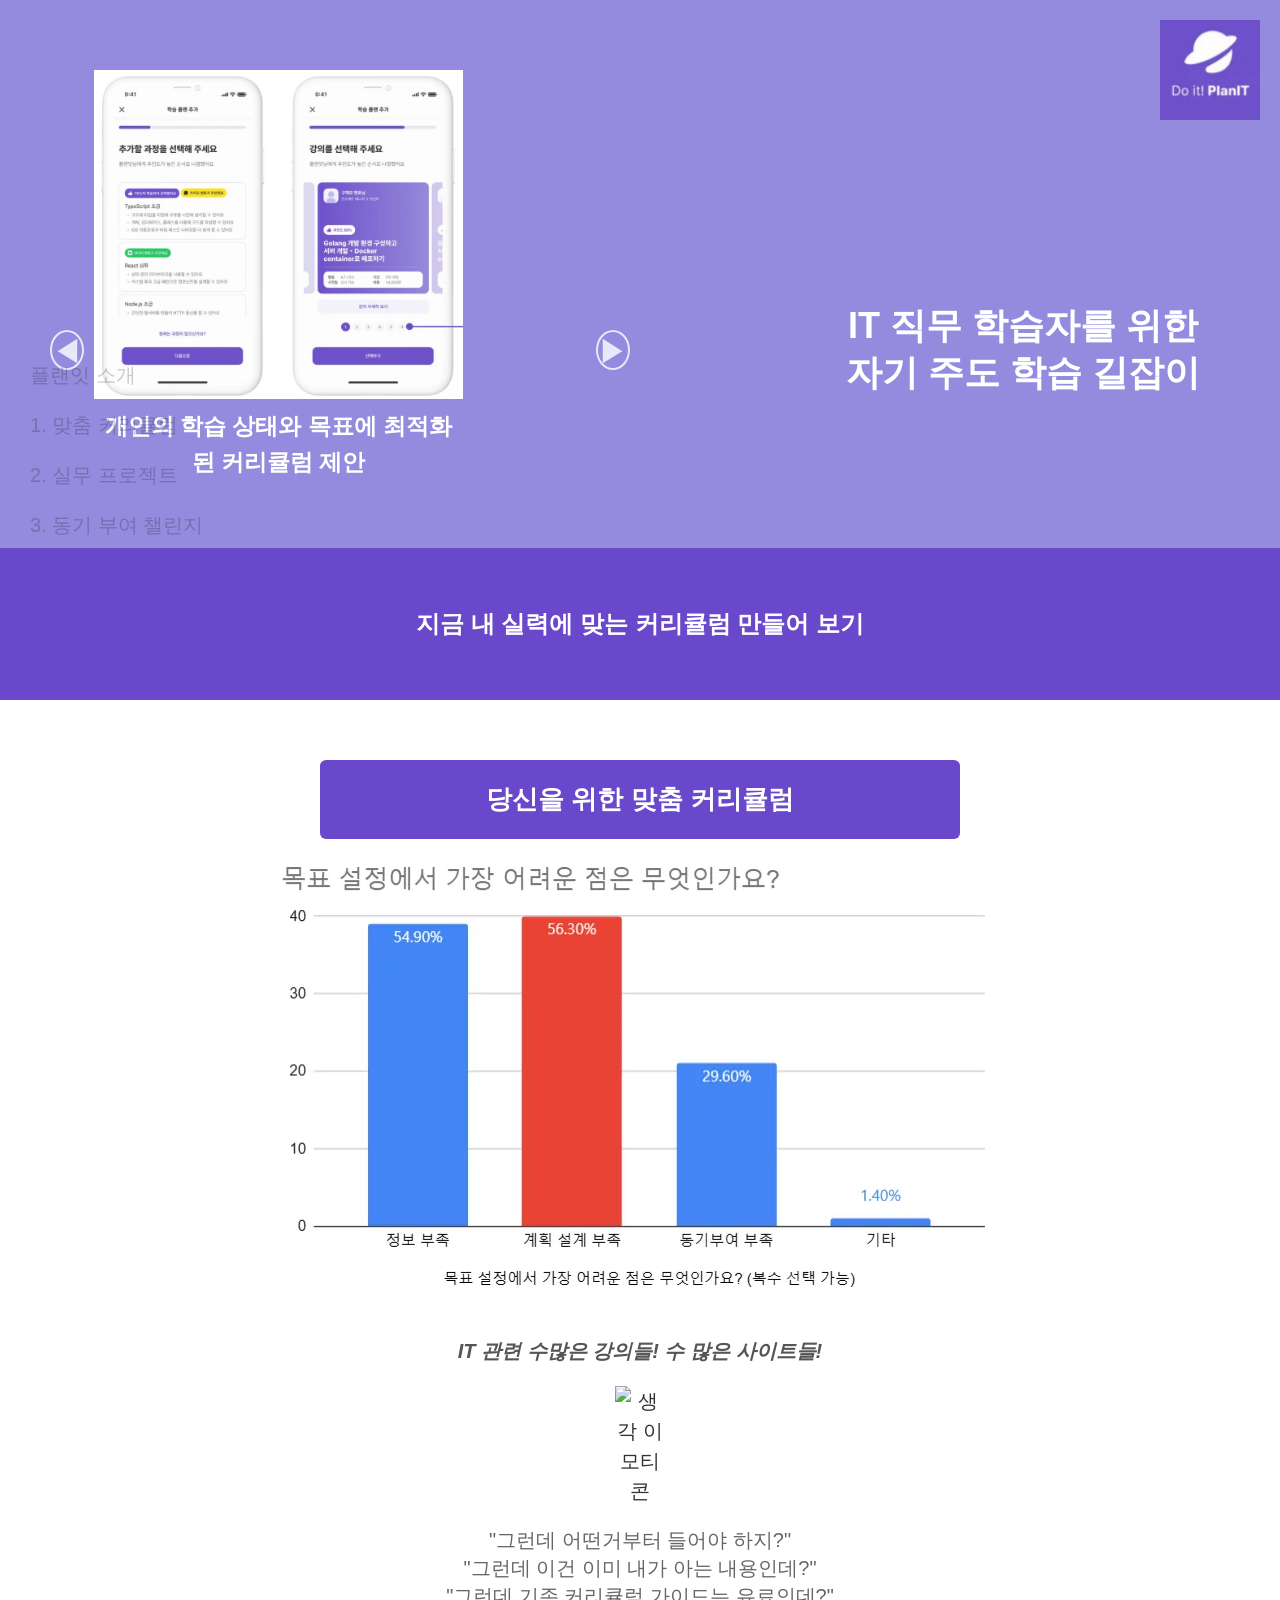
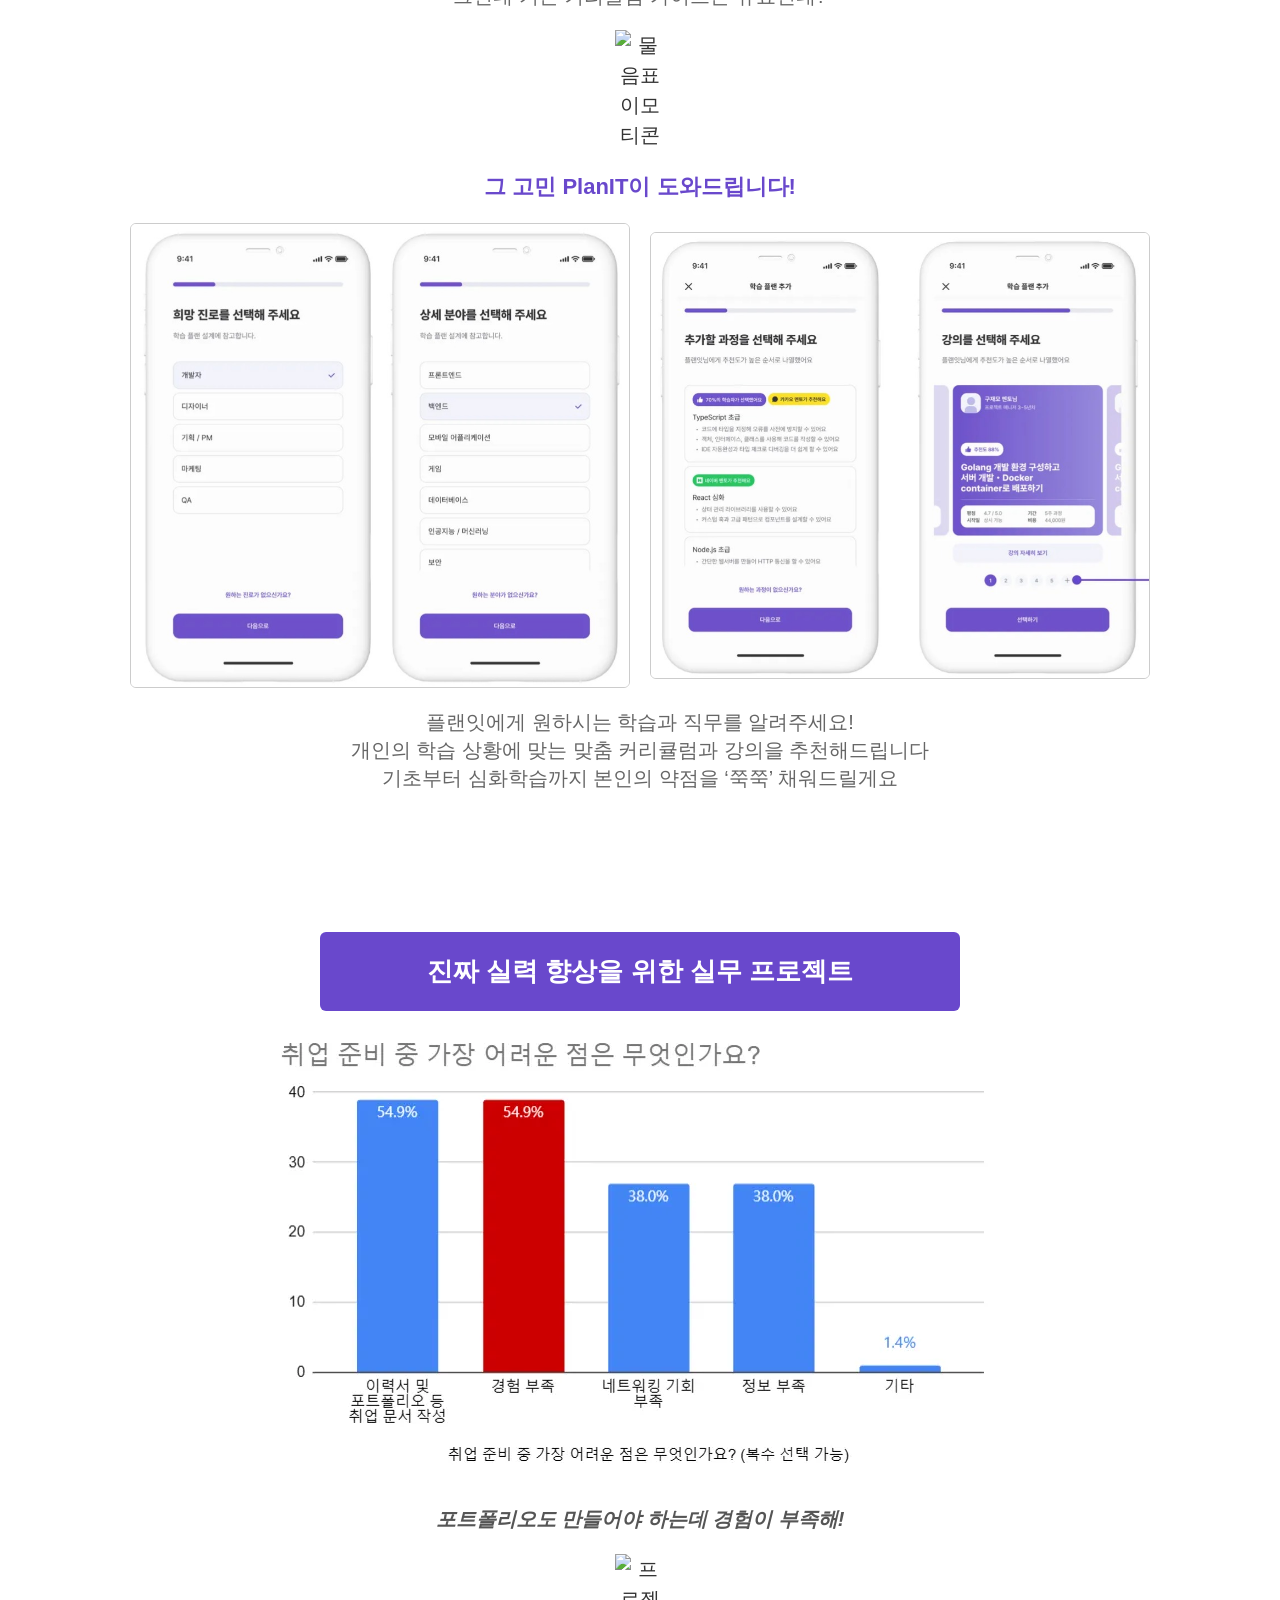
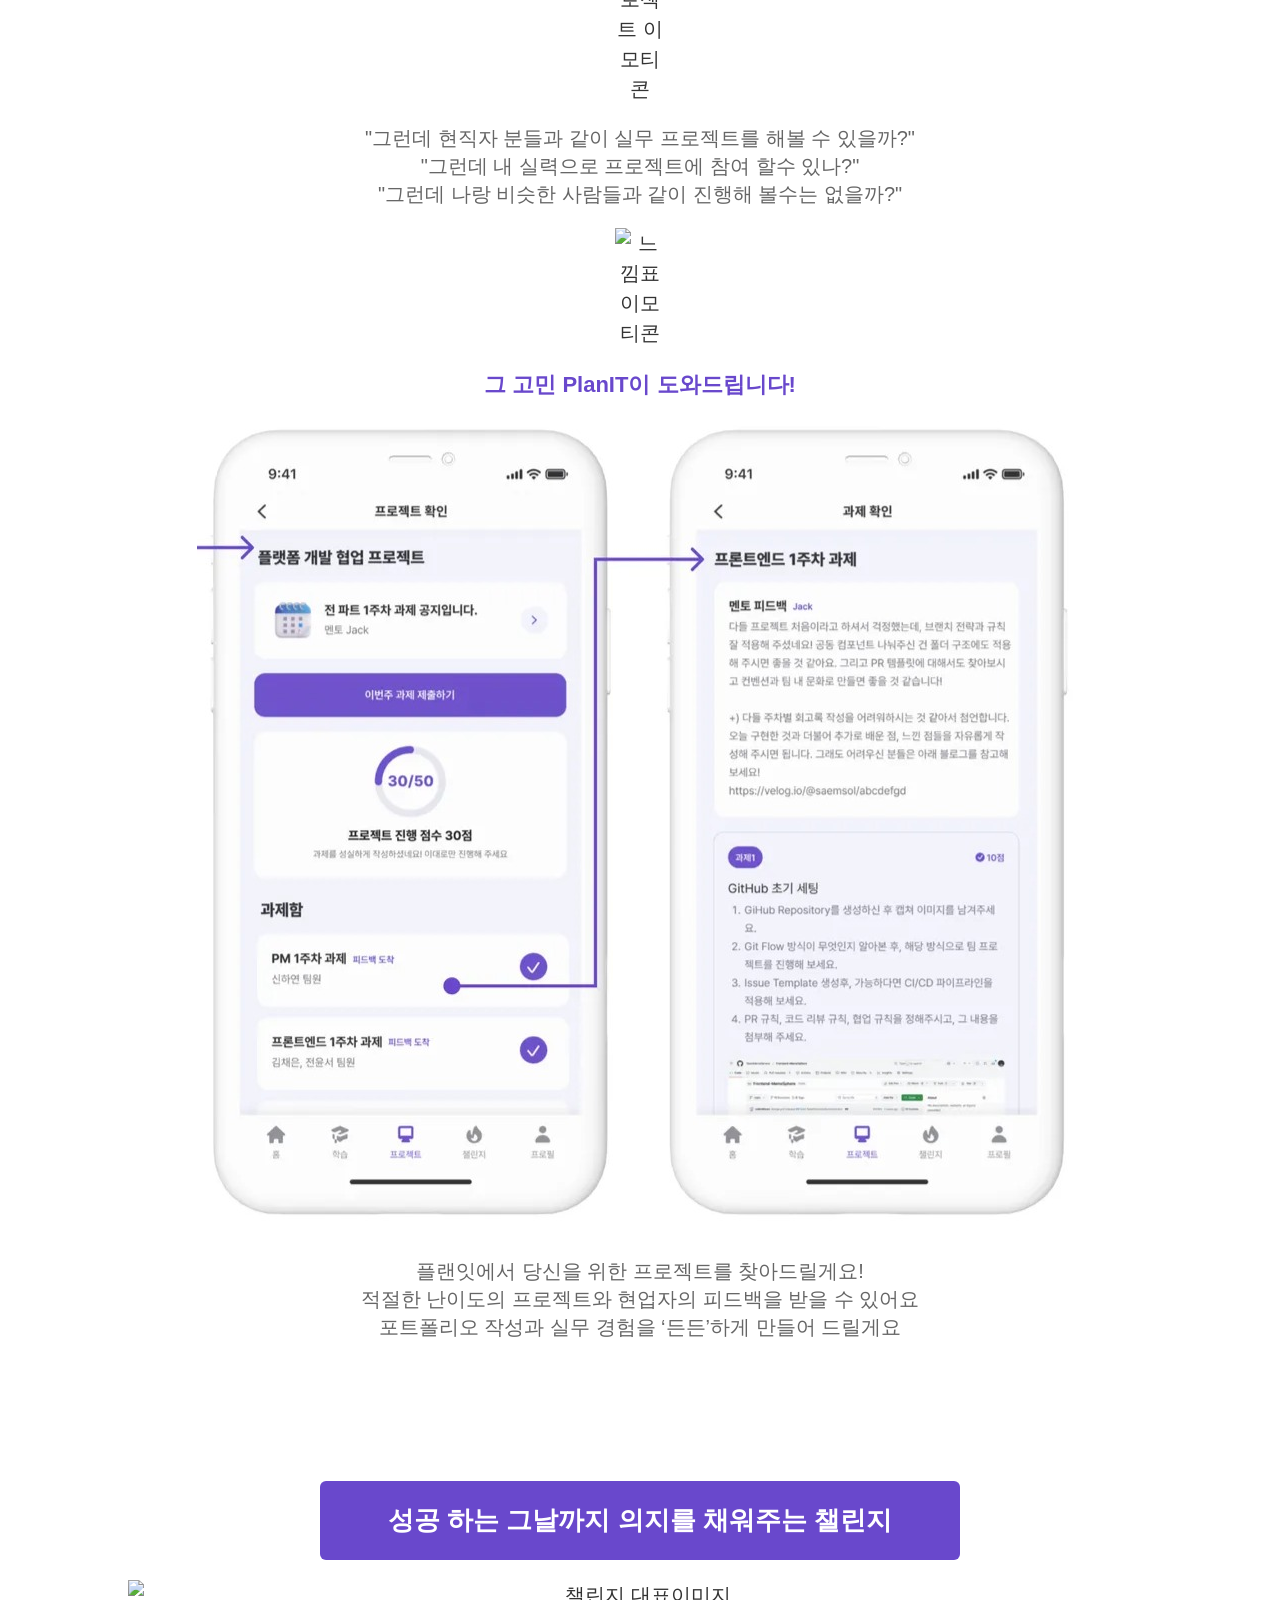
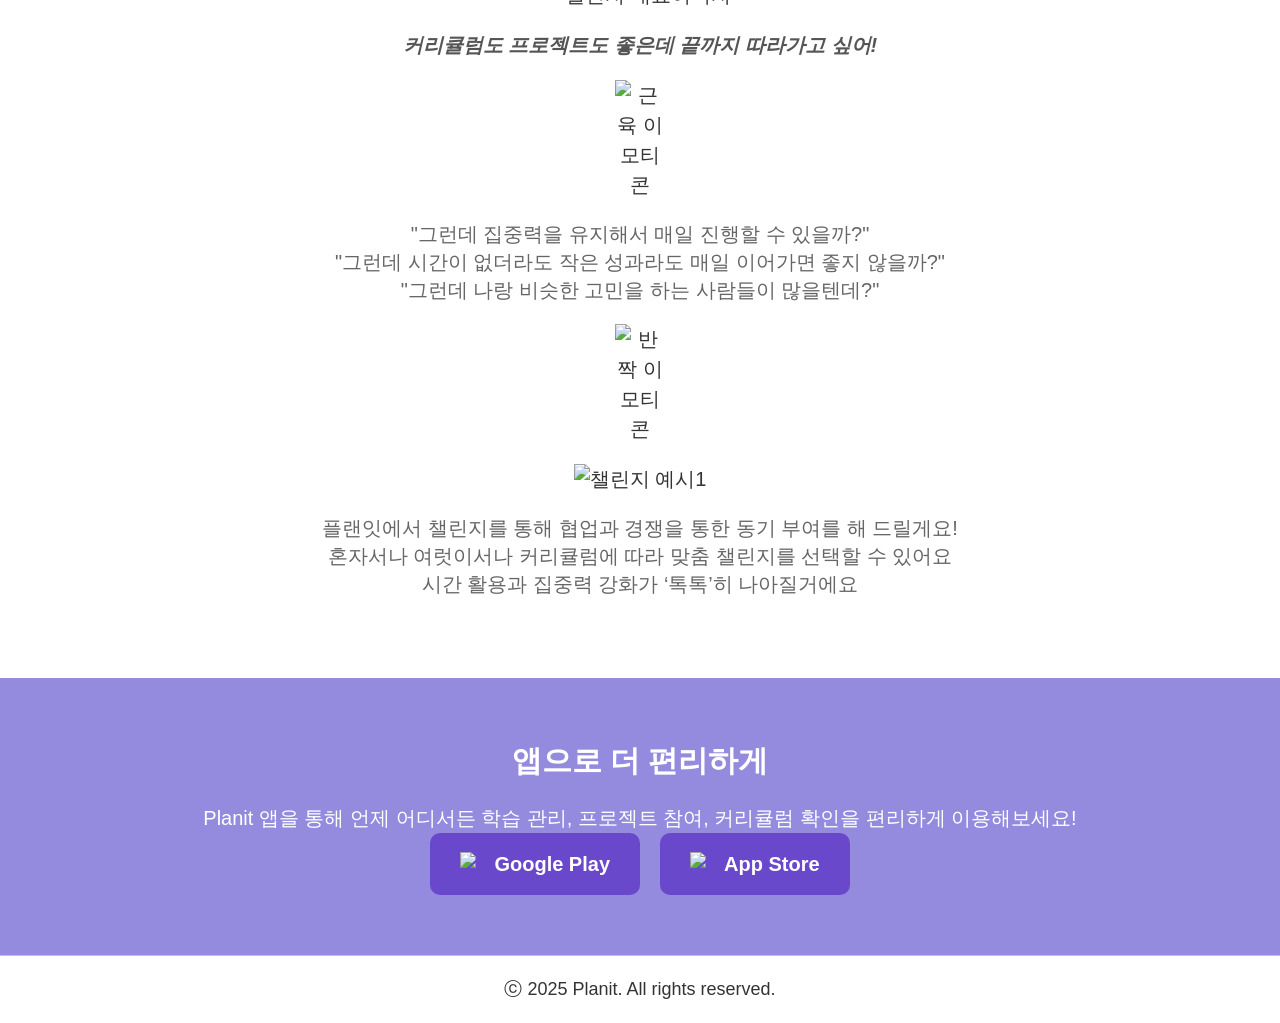
==== commit b85cc1c8: "demo_commit" ====
--- a/index.html
+++ b/index.html
@@ -23,6 +23,16 @@
 </head>
 
 <body>
+    <nav class="side-nav" id="sideNav">
+        <ul>
+            <!-- 예: '플랜잇 소개'로 이동 (hero 섹션이 있다면 #hero로 연결) -->
+            <li><a href="#hero" data-section="hero">플랜잇 소개</a></li>
+            <li><a href="#section-curriculum" data-section="section-curriculum">1. 맞춤 커리큘럼</a></li>
+            <li><a href="#section-project" data-section="section-project">2. 실무 프로젝트</a></li>
+            <li><a href="#section-challenge" data-section="section-challenge">3. 동기 부여 챌린지</a></li>
+        </ul>
+    </nav>
+
 
     <!-- Hero 섹션 -->
     <!-- (기존 hero 섹션을 대체) -->
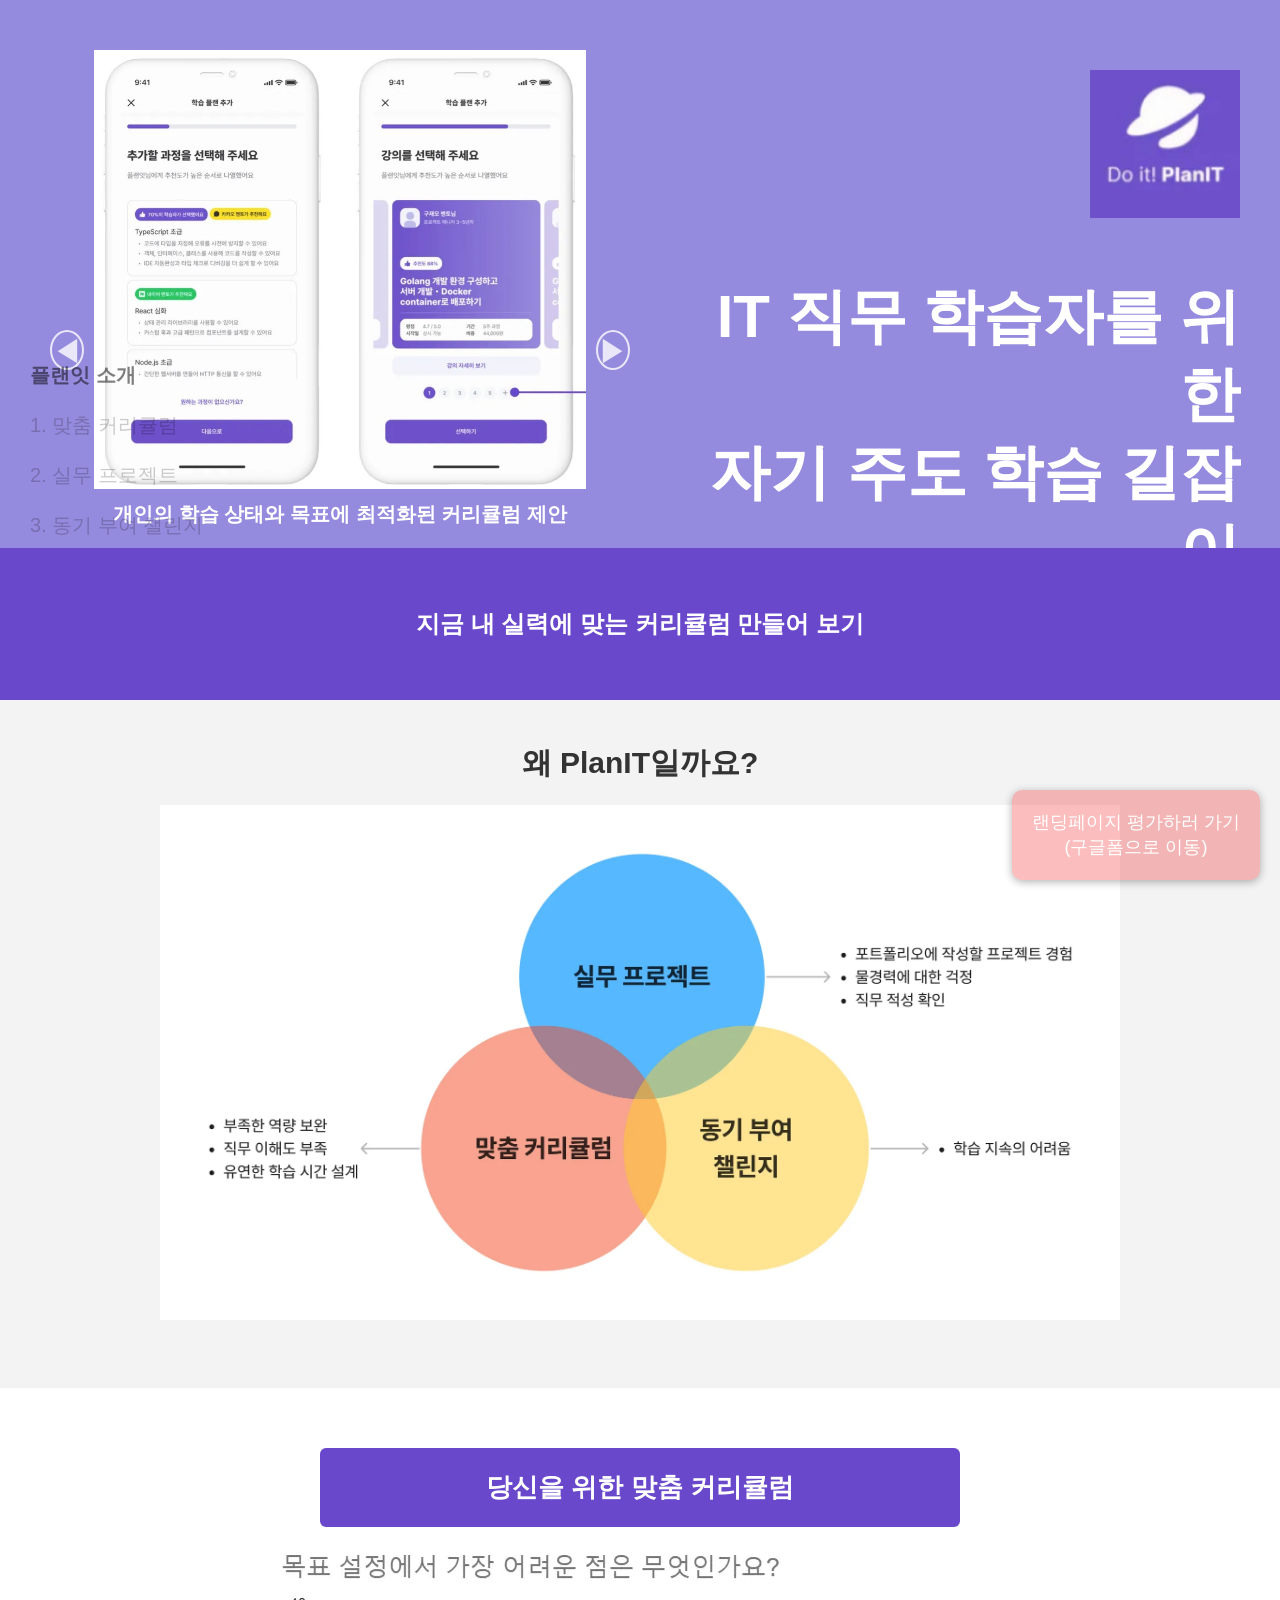
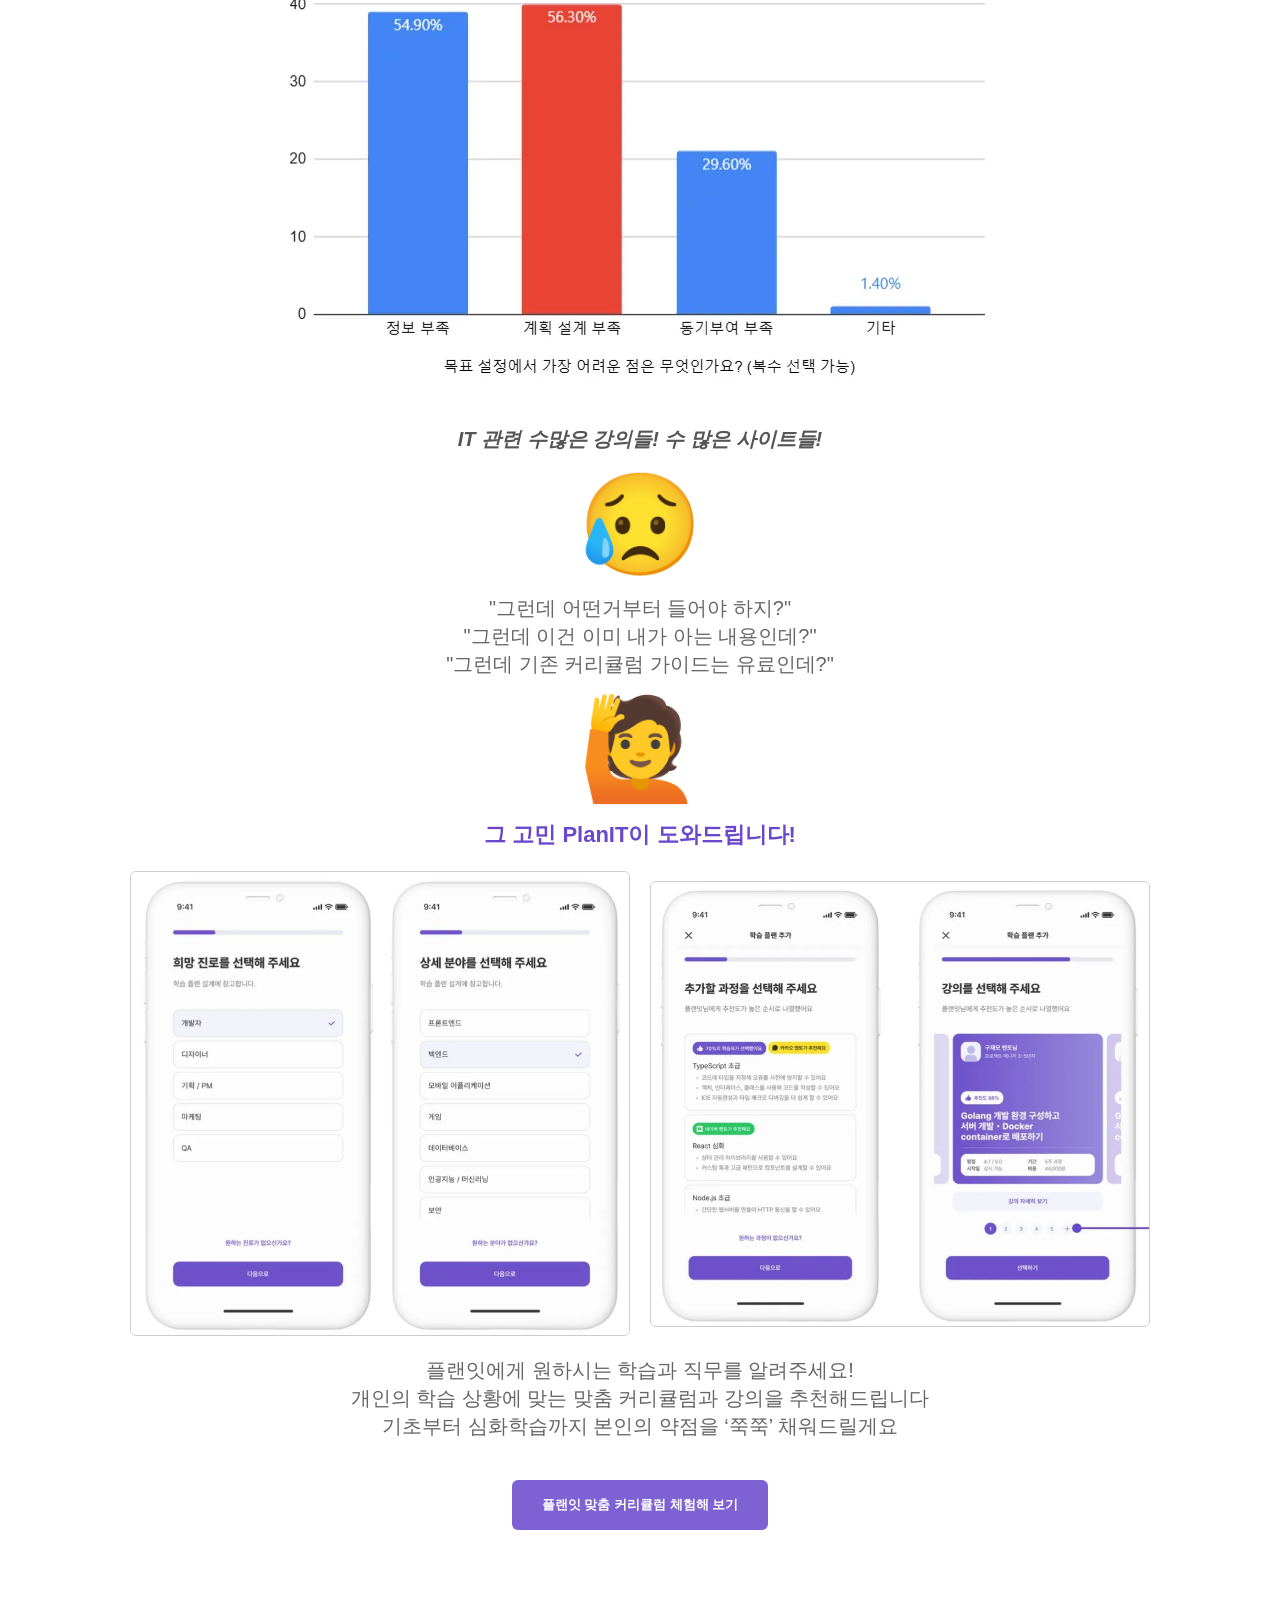
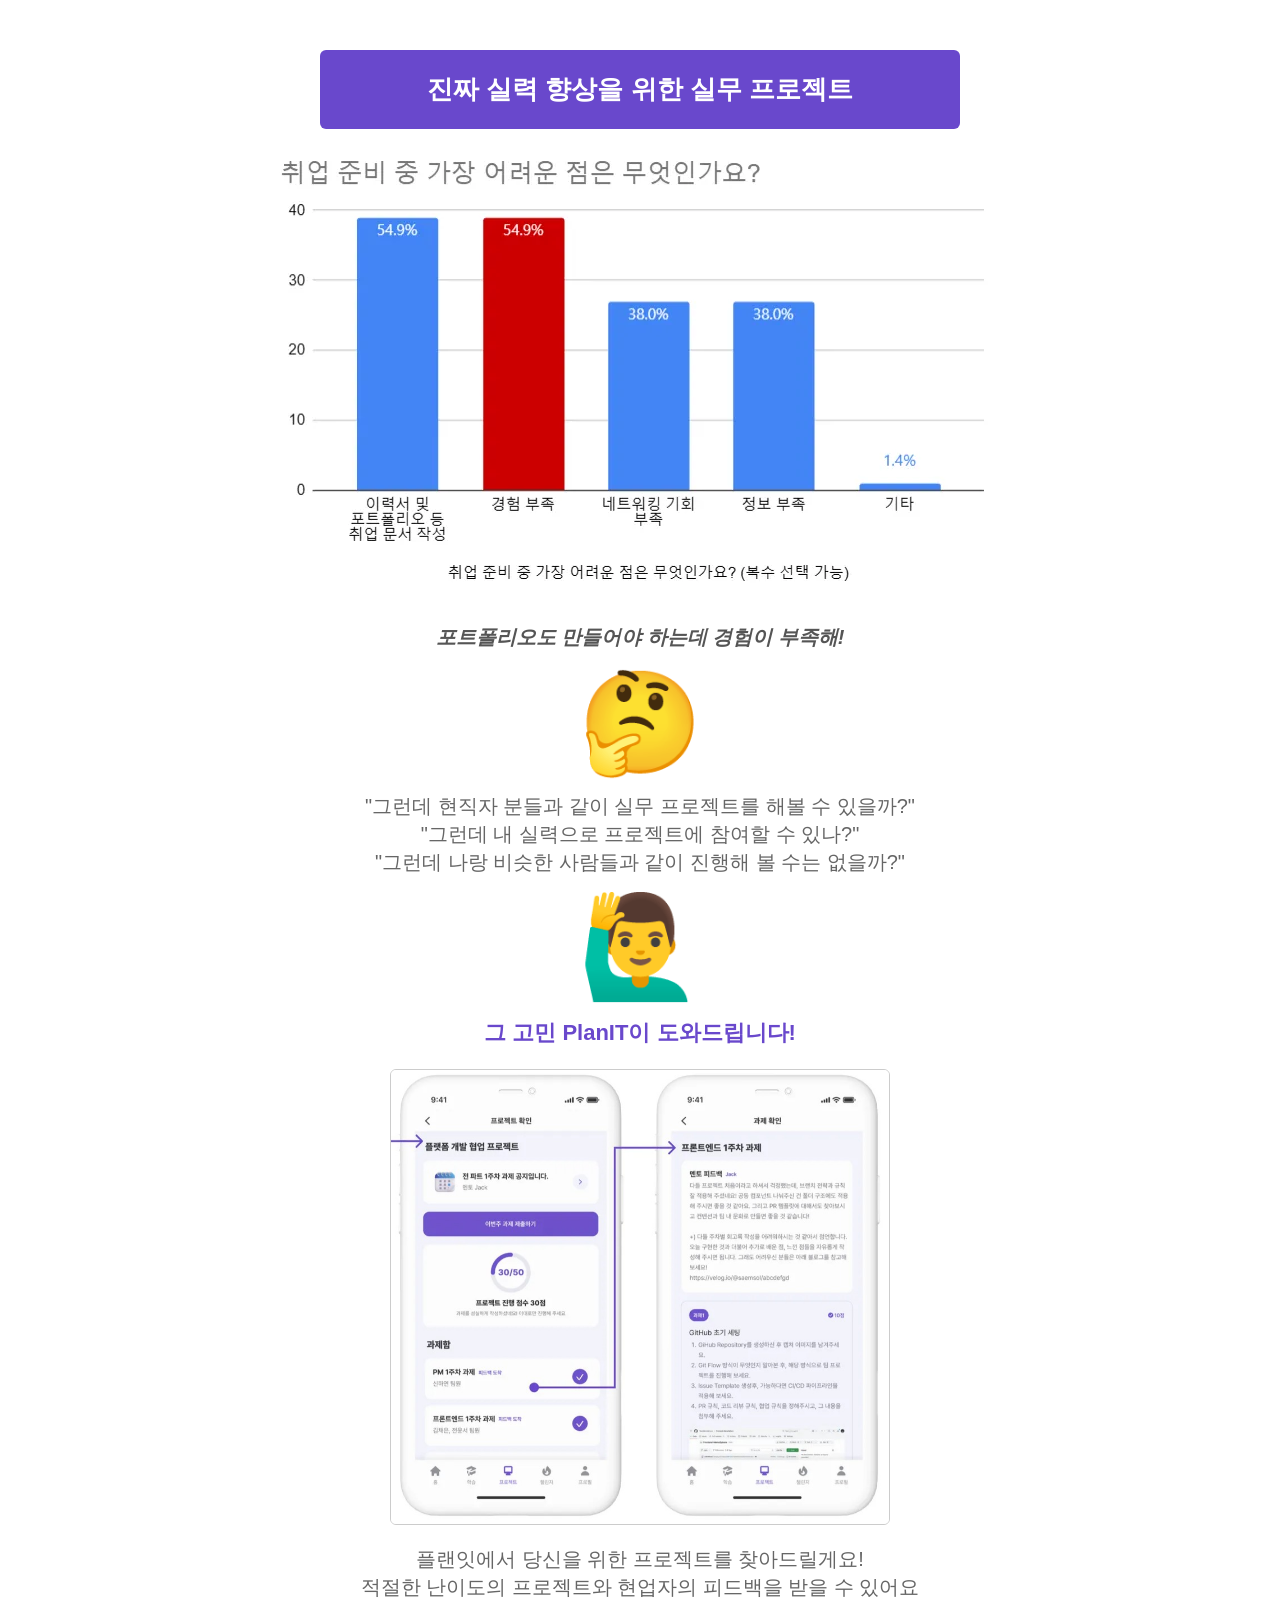
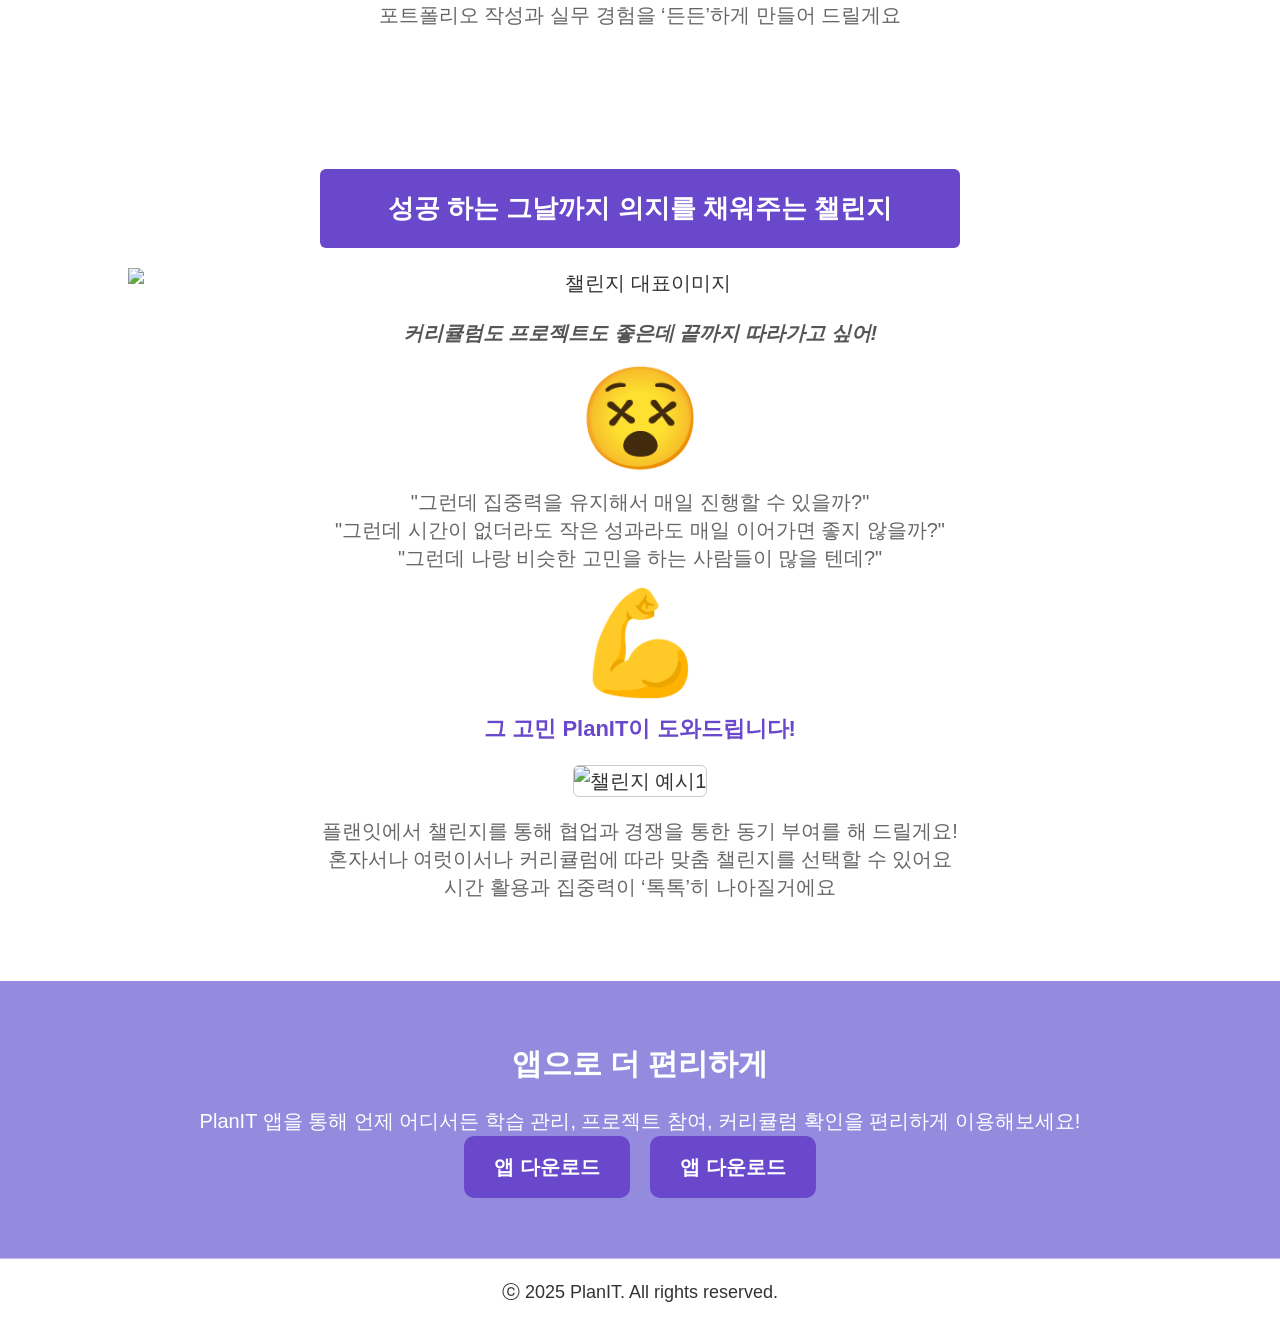
==== commit 4ecc88b1: "fixed_commit" ====
--- a/index.html
+++ b/index.html
@@ -14,7 +14,6 @@
         window.dataLayer = window.dataLayer || [];
         function gtag() { dataLayer.push(arguments); }
         gtag('js', new Date());
-
         gtag('config', 'G-K5C6SPB3EF');
     </script>
 
@@ -23,9 +22,9 @@
 </head>
 
 <body>
+    <!-- 좌측 사이드바 -->
     <nav class="side-nav" id="sideNav">
         <ul>
-            <!-- 예: '플랜잇 소개'로 이동 (hero 섹션이 있다면 #hero로 연결) -->
             <li><a href="#hero" data-section="hero">플랜잇 소개</a></li>
             <li><a href="#section-curriculum" data-section="section-curriculum">1. 맞춤 커리큘럼</a></li>
             <li><a href="#section-project" data-section="section-project">2. 실무 프로젝트</a></li>
@@ -33,18 +32,14 @@
         </ul>
     </nav>
 
-
     <!-- Hero 섹션 -->
-    <!-- (기존 hero 섹션을 대체) -->
-    <section class="hero">
-        <!-- 좌측: 슬라이드(핵심사진 + 텍스트) 3개가 자동/수동 전환 -->
+    <section class="hero" id="hero">
         <div class="hero-rotator">
             <!-- 좌측 화살표 -->
             <button class="arrow left-arrow" id="slidePrevBtn">&#9664;</button>
 
             <!-- 슬라이드 목록 -->
             <div class="slides">
-                <!-- 각 슬라이드는 이미지 + 텍스트 묶음 -->
                 <div class="slide active">
                     <img src="./images/hero_1.JPG" alt="핵심사진1">
                     <h3>개인의 학습 상태와 목표에 최적화된 커리큘럼 제안</h3>
@@ -64,59 +59,63 @@
         </div>
 
         <!-- 우상단: 앱 아이콘 -->
-        <div class="hero-top-right">
+        <div class="hero-right-container">
             <img class="app-icon" src="./images/logo.jpg" alt="App Icon" />
-        </div>
-
-        <!-- 우중단: 슬로건 (큰 글씨) -->
-        <div class="hero-mid-right">
             <h2>IT 직무 학습자를 위한 <br>자기 주도 학습 길잡이</h2>
         </div>
 
-        <!-- 하단 전체: CTA 버튼 (앱 다운로드) -->
-        <button class="cta-button-wide" id="downloadCtaBtn">지금 내 실력에 맞는 커리큘럼 만들어 보기</button>
+        <!-- 하단 전체: CTA 버튼 -->
+        <button class="cta-button-wide" id="downloadCtaBtn">
+            지금 내 실력에 맞는 커리큘럼 만들어 보기
+        </button>
     </section>
 
+    <!-- "왜 PlanIT일까요?" 섹션 -->
+    <section class="section" id="why-planit">
+        <h2>왜 PlanIT일까요?</h2>
+        <img src="./images/2.jpg" alt="PlanIT 소개 이미지" class="why-planit-image" />
+    </section>
 
-    <!-- 공통 스타일로 3개의 섹션 -->
+    <!-- 1. 맞춤 커리큘럼 -->
     <section class="common-section" id="section-curriculum">
-        <!-- (1) 제목 박스: 화면폭 50% -->
         <div class="title-box">
             <h2>당신을 위한 맞춤 커리큘럼</h2>
         </div>
-        <!-- (2) 자료사진 -->
         <img src="./images/problem_1.jpg" alt="커리큘럼 대표이미지" class="section-image" />
-        <!-- (3) 중요 고민 한 줄 -->
         <p class="one-liner">IT 관련 수많은 강의들! 수 많은 사이트들!</p>
-        <!-- (4) 이모티콘 / 작은 이미지 공간 -->
         <div class="icon-space">
-            <img src="https://via.placeholder.com/50?text=%F0%9F%A4%94" alt="생각 이모티콘" />
+            <span class="emoji" role="img" aria-label="생각 이모티콘">😥</span>
         </div>
-        <!-- (5) 3줄 고민 -->
         <div class="three-line-text">
             <p>"그런데 어떤거부터 들어야 하지?"</p>
             <p>"그런데 이건 이미 내가 아는 내용인데?"</p>
             <p>"그런데 기존 커리큘럼 가이드는 유료인데?"</p>
         </div>
-        <!-- (6) 이모티콘 / 작은 이미지 공간 -->
         <div class="icon-space">
-            <img src="https://via.placeholder.com/50?text=%3F" alt="물음표 이모티콘" />
+            <span class="emoji" role="img" aria-label="생각 이모티콘">🙋</span>
         </div>
-        <!-- (7) 해결 문구 -->
         <p class="highlight-text">그 고민 PlanIT이 도와드립니다!</p>
-        <!-- (8) 좌우 2장 이미지 -->
         <div class="image-row">
             <img src="./images/solution_1.JPG" alt="솔루션 이미지1" />
             <img src="./images/hero_1.JPG" alt="솔루션 이미지2" />
         </div>
-        <!-- (9) 3줄 설명 -->
         <div class="three-line-text">
             <p>플랜잇에게 원하시는 학습과 직무를 알려주세요!</p>
             <p>개인의 학습 상황에 맞는 맞춤 커리큘럼과 강의을 추천해드립니다</p>
             <p>기초부터 심화학습까지 본인의 약점을 ‘쭉쭉’ 채워드릴게요</p>
         </div>
+
+        <!-- 토글 버튼 / 체험 컨텐츠 -->
+        <button class="toggle-experience-btn" id="toggleExperienceBtn">
+            플랜잇 맞춤 커리큘럼 체험해 보기
+        </button>
+        <div class="experience-content" id="experienceContent" style="display: none;">
+            <span class="emoji" role="img" aria-label="프로젝트 이모티콘">🛠</span>
+            <p>개발중인 기능입니다!<br>랜딩페이지 흥미있게 보셨다면 아랫쪽 구글폼으로 설문 부탁드립니다</p>
+        </div>
     </section>
 
+    <!-- 2. 실무 프로젝트 -->
     <section class="common-section" id="section-project">
         <div class="title-box">
             <h2>진짜 실력 향상을 위한 실무 프로젝트</h2>
@@ -124,19 +123,19 @@
         <img src="./images/problem_2.jpg" alt="프로젝트 대표이미지" class="section-image" />
         <p class="one-liner">포트폴리오도 만들어야 하는데 경험이 부족해!</p>
         <div class="icon-space">
-            <img src="https://via.placeholder.com/50?text=%F0%9F%93%88" alt="프로젝트 이모티콘" />
+            <span class="emoji" role="img" aria-label="프로젝트 이모티콘">🤔</span>
         </div>
         <div class="three-line-text">
             <p>"그런데 현직자 분들과 같이 실무 프로젝트를 해볼 수 있을까?"</p>
-            <p>"그런데 내 실력으로 프로젝트에 참여 할수 있나?"</p>
-            <p>"그런데 나랑 비슷한 사람들과 같이 진행해 볼수는 없을까?"</p>
+            <p>"그런데 내 실력으로 프로젝트에 참여할 수 있나?"</p>
+            <p>"그런데 나랑 비슷한 사람들과 같이 진행해 볼 수는 없을까?"</p>
         </div>
         <div class="icon-space">
-            <img src="https://via.placeholder.com/50?text=!" alt="느낌표 이모티콘" />
+            <span class="emoji" role="img" aria-label="프로젝트 이모티콘">🙋‍♂️</span>
         </div>
         <p class="highlight-text">그 고민 PlanIT이 도와드립니다!</p>
-        </div>
-        <img src="./images/hero_2.JPG" alt="프로젝트 예시1" />
+        <div class="image">
+            <img src="./images/hero_2.JPG" alt="프로젝트 예시1" />
         </div>
         <div class="three-line-text">
             <p>플랜잇에서 당신을 위한 프로젝트를 찾아드릴게요!</p>
@@ -145,6 +144,7 @@
         </div>
     </section>
 
+    <!-- 3. 동기 부여 챌린지 -->
     <section class="common-section" id="section-challenge">
         <div class="title-box">
             <h2>성공 하는 그날까지 의지를 채워주는 챌린지</h2>
@@ -152,49 +152,48 @@
         <img src="./images/problem_3.jpg" alt="챌린지 대표이미지" class="section-image" />
         <p class="one-liner">커리큘럼도 프로젝트도 좋은데 끝까지 따라가고 싶어!</p>
         <div class="icon-space">
-            <img src="https://via.placeholder.com/50?text=%F0%9F%92%AA" alt="근육 이모티콘" />
+            <span class="emoji" role="img" aria-label="근육 이모티콘">😵</span>
         </div>
         <div class="three-line-text">
             <p>"그런데 집중력을 유지해서 매일 진행할 수 있을까?"</p>
             <p>"그런데 시간이 없더라도 작은 성과라도 매일 이어가면 좋지 않을까?"</p>
-            <p>"그런데 나랑 비슷한 고민을 하는 사람들이 많을텐데?"</p>
+            <p>"그런데 나랑 비슷한 고민을 하는 사람들이 많을 텐데?"</p>
         </div>
         <div class="icon-space">
-            <img src="https://via.placeholder.com/50?text=%E2%9C%A8" alt="반짝 이모티콘" />
+            <span class="emoji" role="img" aria-label="근육 이모티콘">💪</span>
         </div>
-        <img src="./images/hero_3.JPG" alt="챌린지 예시1" />
+        <p class="highlight-text">그 고민 PlanIT이 도와드립니다!</p>
+        <div class="image">
+            <img src="./images/hero_3.JPG" alt="챌린지 예시1" />
         </div>
         <div class="three-line-text">
             <p>플랜잇에서 챌린지를 통해 협업과 경쟁을 통한 동기 부여를 해 드릴게요!</p>
             <p>혼자서나 여럿이서나 커리큘럼에 따라 맞춤 챌린지를 선택할 수 있어요</p>
-            <p>시간 활용과 집중력 강화가 ‘톡톡’히 나아질거에요</p>
+            <p>시간 활용과 집중력이 ‘톡톡’히 나아질거에요</p>
         </div>
     </section>
 
     <!-- 다운로드 CTA 섹션 -->
-    <section class=" download-section">
+    <section class="download-section">
         <h2>앱으로 더 편리하게</h2>
-        <p>Planit 앱을 통해 언제 어디서든 학습 관리, 프로젝트 참여, 커리큘럼 확인을 편리하게 이용해보세요!</p>
+        <p>PlanIT 앱을 통해 언제 어디서든 학습 관리, 프로젝트 참여, 커리큘럼 확인을 편리하게 이용해보세요!</p>
         <div class="store-buttons">
-            <a href="#" class="store-button">
-                <img src="https://via.placeholder.com/24?text=G" alt="Google Play">
-                Google Play
-            </a>
-            <a href="#" class="store-button">
-                <img src="https://via.placeholder.com/24?text=A" alt="App Store">
-                App Store
-            </a>
+            <!-- 이 부분이 클릭 시 alert 발생해야 함 -->
+            <a href="#" class="store-button">앱 다운로드</a>
+            <a href="#" class="store-button">앱 다운로드</a>
         </div>
     </section>
 
+    <!-- 오른쪽 하단 고정 CTA -->
+    <div class="floating-cta" id="floatingCtaBtn">
+        랜딩페이지 평가하러 가기<br>(구글폼으로 이동)
+    </div>
+
     <!-- 푸터 -->
-    <footer>
-        ⓒ 2025 Planit. All rights reserved.
-    </footer>
+    <footer>ⓒ 2025 PlanIT. All rights reserved.</footer>
 
-    <!-- 자바스크립트 파일 연결 (데모용 스크립트) -->
+    <!-- 자바스크립트 파일 연결 -->
     <script src="app.js"></script>
-
 </body>
 
 </html>
--- a/style.css
+++ b/style.css
@@ -1,35 +1,11 @@
-/* ------------------------------
-   기본 리셋 및 폰트 설정
------------------------------- */
-
+/* ================================
+   1) 기본 리셋 & 전역 설정
+================================ */
 :root {
+    /* 모든 rem 단위가 커지도록 기본 폰트 사이즈 125% */
     font-size: 125%;
-}
-
-* {
-    margin: 0;
-    padding: 0;
-    box-sizing: border-box;
-}
-
-body {
-    font-family: sans-serif;
-    color: #333;
-    background-color: #F5F6FF;
-    /* 가장 연한 배경색 */
-    line-height: 1.5;
-}
-
-a {
-    text-decoration: none;
-    color: inherit;
-}
-
-/* ------------------------------
-     컬러 팔레트 (Main)
-     #6948CC, #7E62D3, #958BDE, #BEBBEC, #F5F6FF
-  ------------------------------ */
-:root {
+
+    /* 컬러 팔레트 */
     --color-primary-dark: #6948CC;
     --color-primary: #7E62D3;
     --color-primary-light: #958BDE;
@@ -37,163 +13,138 @@
     --color-bg: #F5F6FF;
 }
 
-/* ------------------------------
-     헤더 스타일
-  ------------------------------ */
-/* 기존 스타일은 유지, 여기서는 새로운 .side-nav 관련 스타일만 추가 예시 */
-
-/* 사이드바 네비게이션 컨테이너 */
+* {
+    margin: 0;
+    padding: 0;
+    box-sizing: border-box;
+}
+
+body {
+    font-family: sans-serif;
+    color: #333;
+    background-color: var(--color-bg);
+    line-height: 1.5;
+}
+
+a {
+    text-decoration: none;
+    color: inherit;
+}
+
+
+/* ================================
+     2) 사이드바 네비게이션
+  ================================ */
 .side-nav {
     position: fixed;
     top: 50%;
     left: 1rem;
-    /* 원하는 좌측 거리 */
     transform: translateY(-50%);
     z-index: 999;
-    /* 모달보다 낮거나 높게 조정 가능 */
-    /* 배경이 투명할 수 있으므로 배경색은 없앰 */
-    /* width, height 등은 필요에 맞게 조절 */
-}
-
-/* 사이드바 목록 배치 */
+}
+
 .side-nav ul {
     list-style: none;
     display: flex;
     flex-direction: column;
     gap: 1rem;
-    padding: 0;
-    margin: 0;
-}
-
-/* 사이드바 링크 기본 스타일 */
+}
+
 .side-nav a {
-    text-decoration: none;
     font-size: 1rem;
     padding: 0.5rem;
-
-    /* '반투명' 예: 회색/검정 + 투명도 */
     color: rgba(0, 0, 0, 0.2);
     transition: color 0.3s, font-weight 0.3s;
 }
 
-/* 현재 섹션(Active) 기본 상태: 조금 더 진하게 (예: 0.5 투명) */
 .side-nav a.active {
     color: rgba(0, 0, 0, 0.5);
     font-weight: 600;
 }
 
-/* 마우스 사이드바 Hover 시: 모든 메뉴가 검은색, 현재 섹션은 볼드 */
 .side-nav:hover a {
     color: #000;
     font-weight: normal;
 }
 
-/* Hover 상태에서도 active 메뉴는 더 볼드하게 */
 .side-nav:hover a.active {
+    color: #000;
     font-weight: 700;
-    color: #000;
-    /* 완전 검정 */
-}
-
-
-.logo {
-    display: flex;
-    align-items: center;
-    gap: 0.5rem;
-}
-
-.logo img {
-    width: 40px;
-    height: 40px;
-    object-fit: contain;
-}
-
-.logo h1 {
-    font-size: 1.25rem;
-    color: var(--color-primary-dark);
-}
-
-nav ul {
-    display: flex;
-    gap: 2rem;
-}
-
-nav li {
-    list-style: none;
-    font-weight: 500;
-}
-
-/* ------------------------------
-     Hero 섹션(상단 배너)
-  ------------------------------ */
-/* 히어로 섹션 전체 컨테이너 */
+}
+
+
+/* ================================
+     3) Hero 섹션
+  ================================ */
 .hero {
     position: relative;
-    /* 자식 요소를 절대배치하기 위해 */
     width: 100%;
     min-height: 700px;
-    /* 임의 높이, 조정 가능 */
+    /* 적절히 조정 */
     background-color: var(--color-primary-light);
-    /* 기존보다 조금 더 큰 영역으로 가정 */
-    overflow: hidden;
-    /* 필요시 숨김 */
     color: #fff;
     padding: 2rem;
     display: flex;
-    /* 좌측 슬라이드, 우측 슬로건+아이콘, 아래 CTA 배치 시 flex/free 레이아웃 */
-}
-
-/* 좌측 슬라이드 박스 */
+    justify-content: space-between;
+    /* 왼-오 쪽으로 분리 */
+    align-items: center;
+    /* 수직 가운데 정렬 */
+}
+
+/* 슬라이드(좌측) */
 .hero-rotator {
     position: relative;
     width: 50%;
-    /* 좌측 절반 차지 (예시) */
     margin-right: 1rem;
     display: flex;
     align-items: center;
     justify-content: center;
 }
 
-/* slides 감싸는 컨테이너 */
 .slides {
     position: relative;
     width: 600px;
-    /* 슬라이드 이미지 너비에 맞춤 */
     height: 600px;
-    /* 슬라이드 높이에 맞춤 */
     overflow: hidden;
     display: flex;
     align-items: center;
     justify-content: center;
 }
 
-/* 각 슬라이드 */
 .slide {
     position: absolute;
     top: 0;
     left: 0;
-    width: 75%;
-    height: 75%;
+    width: 100%;
+    max-width: 500px;
+    /* 예시 */
     display: none;
-    /* 기본은 숨김 */
     flex-direction: column;
     align-items: center;
     justify-content: center;
     text-align: center;
+}
+
+.slide h3 {
+    font-size: 1rem;
+    /* 줄임 */
+    /* or max-width: 300px; if you want narrower text block */
+    text-align: center;
+    margin: 0 0.5rem;
 }
 
 .slide img {
     max-width: 100%;
     height: auto;
     margin-bottom: 0.5rem;
+    object-fit: contain;
 }
 
 .slide.active {
     display: flex;
-    /* 현재 슬라이드만 표시 */
-}
-
-/* 좌우 화살표 버튼 */
+}
+
+/* 화살표 버튼 */
 .arrow {
     background: none;
     border: 2px solid #fff;
@@ -212,7 +163,7 @@
     opacity: 1;
 }
 
-/* 우상단: 앱 아이콘 */
+/* 우상단 앱 아이콘 */
 .hero-top-right {
     position: absolute;
     top: 1rem;
@@ -225,23 +176,37 @@
     object-fit: contain;
 }
 
-/* 우중단: 슬로건 (큰 글씨) */
-.hero-mid-right {
-    margin-left: auto;
-    /* 왼쪽 요소들 뒤로 밀기 */
-    margin-right: 2rem;
-    display: flex;
-    align-items: center;
-    justify-content: center;
-}
-
-.hero-mid-right h2 {
-    font-size: 1.8rem;
+.hero-right-container {
+    display: flex;
+    flex-direction: column;
+    /* 위에 로고, 아래에 슬로건 */
+    align-items: flex-end;
+    /* 우측 정렬 */
+    gap: 1rem;
+    /* flex: 0;  // 크기를 줄이거나 필요에 맞게 조정 */
+    margin-left: 1.5rem;
+    /* 왼쪽 슬라이드와 간격 */
+    margin-bottom: 2rem;
+}
+
+/* 로고 크기 */
+.hero-right-container .app-icon {
+    width: 150px;
+    /* 원하는 크기로 조정 */
+    height: auto;
+    object-fit: contain;
+    margin-bottom: 2rem;
+}
+
+/* 슬로건 글자 오른쪽 정렬 */
+.hero-right-container h2 {
+    text-align: right;
+    font-size: 3rem;
     line-height: 1.3;
-    text-align: center;
-}
-
-/* 하단 전체: CTA 버튼 */
+}
+
+
+/* 하단 CTA 버튼 */
 .cta-button-wide {
     position: absolute;
     bottom: 0;
@@ -256,59 +221,68 @@
     cursor: pointer;
 }
 
-/* 공통 섹션 스타일 (3파트 통일) */
+
+/* ================================
+     4) "왜 PlanIT일까요?" 섹션
+  ================================ */
+#why-planit {
+    text-align: center;
+    padding: 2rem;
+    background-color: #f3f3f3;
+}
+
+#why-planit h2 {
+    font-size: 1.5rem;
+    margin-bottom: 1rem;
+}
+
+.why-planit-image {
+    max-width: 1000px;
+    width: 80%;
+    height: auto;
+    margin-bottom: 1rem;
+}
+
+
+/* ================================
+     5) 공통 섹션 스타일 (common-section)
+  ================================ */
 .common-section {
     width: 100%;
     text-align: center;
-    /* 모든 요소 가운데 정렬 */
     padding: 3rem 0;
-    /* 위아래 공간 */
     background-color: #fff;
-    /* 필요 시 색상 조정 */
-}
-
-/* 상단 제목 박스 (화면폭 50%, 진한 배경) */
+}
+
 .common-section .title-box {
     width: 50%;
     margin: 0 auto;
-    /* 가운데 정렬 */
     background-color: var(--color-primary-dark);
-    /* 진한 색상 */
     color: #fff;
     padding: 1rem;
     border-radius: 0.3rem;
-    /* 모서리 둥글림(선택) */
 }
 
 .common-section .title-box h2 {
     margin: 0;
     font-weight: 700;
-    /* 굵은 글씨 */
     font-size: 1.3rem;
 }
 
-/* 자료사진 */
 .common-section .section-image {
     display: block;
     margin: 1rem auto;
-    /* 수직 간격 + 중앙정렬 */
     max-width: 80%;
-    /* 필요시 크기 조정 */
-    height: auto;
-}
-
-/* 한 줄 고민 */
+    height: auto;
+}
+
 .one-liner {
     margin: 1rem 0;
     font-style: italic;
-    /* 기울임(선택) */
-    font-weight: 600;
-    /* 약간 굵게(선택) */
+    font-weight: 600;
     color: #555;
-    /* 색상 조정 */
-}
-
-/* 이모티콘 / 작은 이미지 공간 */
+}
+
 .icon-space {
     margin: 1rem 0;
 }
@@ -318,25 +292,22 @@
     height: auto;
 }
 
-/* 3줄 고민 (간격 약간 좁게) */
 .three-line-text {
     margin: 1rem 0;
     line-height: 1.4;
     color: #666;
-    /* 예시 */
-}
-
-/* 해결 문구 강조 */
+}
+
 .highlight-text {
     margin: 1rem 0;
     font-weight: 700;
     font-size: 1.1rem;
     color: var(--color-primary-dark);
-    /* 진한 색상 (선택) */
-}
-
-/* 좌우 2장 이미지 */
-.image-row {
+}
+
+/* 좌우 2장 이미지 나란히 */
+.image-row,
+.image {
     display: flex;
     justify-content: center;
     align-items: center;
@@ -344,27 +315,17 @@
     margin: 1rem 0;
 }
 
-.image-row img {
+.image-row img,
+.image img {
     max-width: 500px;
     height: auto;
     border: 1px solid #ccc;
-    /* 테두리(선택) */
     border-radius: 0.3rem;
-    /* 모서리 둥글림(선택) */
-}
-
-/* 마지막으로 3줄 설명 */
-.three-line-text {
-    margin: 1rem 0;
-    line-height: 1.4;
-    color: #666;
-    /* 예시 */
-}
-
-
-/* ------------------------------
-     다운로드 섹션 (재귀 CTA)
-  ------------------------------ */
+}
+
+/* ================================
+     6) 다운로드 섹션
+  ================================ */
 .download-section {
     text-align: center;
     padding: 3rem 2rem;
@@ -399,9 +360,10 @@
     height: 24px;
 }
 
-/* ------------------------------
-     푸터
-  ------------------------------ */
+
+/* ================================
+     7) 푸터
+  ================================ */
 footer {
     background-color: #fff;
     border-top: 1px solid var(--color-secondary-light);
@@ -410,9 +372,42 @@
     font-size: 0.9rem;
 }
 
-/* ------------------------------
-     모달 (앱 스토어 다운로드 안내창 예시)
-  ------------------------------ */
+
+/* ================================
+     8) 토글 버튼 & 토글 컨텐츠
+  ================================ */
+.toggle-experience-btn {
+    display: inline-block;
+    margin-top: 1rem;
+    padding: 0.8rem 1.5rem;
+    background-color: var(--color-primary);
+    color: #fff;
+    border: none;
+    border-radius: 0.3rem;
+    font-weight: 600;
+    cursor: pointer;
+}
+
+.toggle-experience-btn:hover {
+    background-color: var(--color-primary-dark);
+}
+
+.experience-content {
+    margin-top: 1rem;
+    text-align: center;
+}
+
+.experience-content img {
+    max-width: 600px;
+    width: 80%;
+    height: auto;
+    margin-bottom: 1rem;
+}
+
+
+/* ================================
+     9) 모달
+  ================================ */
 .modal-overlay {
     position: fixed;
     top: 0;
@@ -421,7 +416,7 @@
     height: 100vh;
     background-color: rgba(0, 0, 0, 0.5);
     display: none;
-    /* 초기에는 숨김 */
+    /* 초기 숨김 */
     justify-content: center;
     align-items: center;
     z-index: 1000;
@@ -451,4 +446,38 @@
     cursor: pointer;
     margin-top: 1rem;
     font-weight: 600;
+}
+
+
+/* ================================
+     10) 오른쪽 하단 고정 CTA
+  ================================ */
+.floating-cta {
+    position: fixed;
+    bottom: 20px;
+    right: 20px;
+    background-color: rgba(242, 39, 39, 0.3);
+    color: #fff;
+    padding: 1rem;
+    border-radius: 0.5rem;
+    cursor: pointer;
+    box-shadow: 0 2px 8px rgba(0, 0, 0, 0.3);
+    z-index: 999;
+    font-size: 0.9rem;
+    line-height: 1.4;
+    text-align: center;
+    transition: background-color 0.3s ease;
+}
+
+.floating-cta:hover {
+    background-color: rgba(242, 39, 39, 0.9);
+}
+
+
+/* ================================
+     11) 이모지 크기
+  ================================ */
+.emoji {
+    font-size: 5rem;
+    line-height: 1;
 }
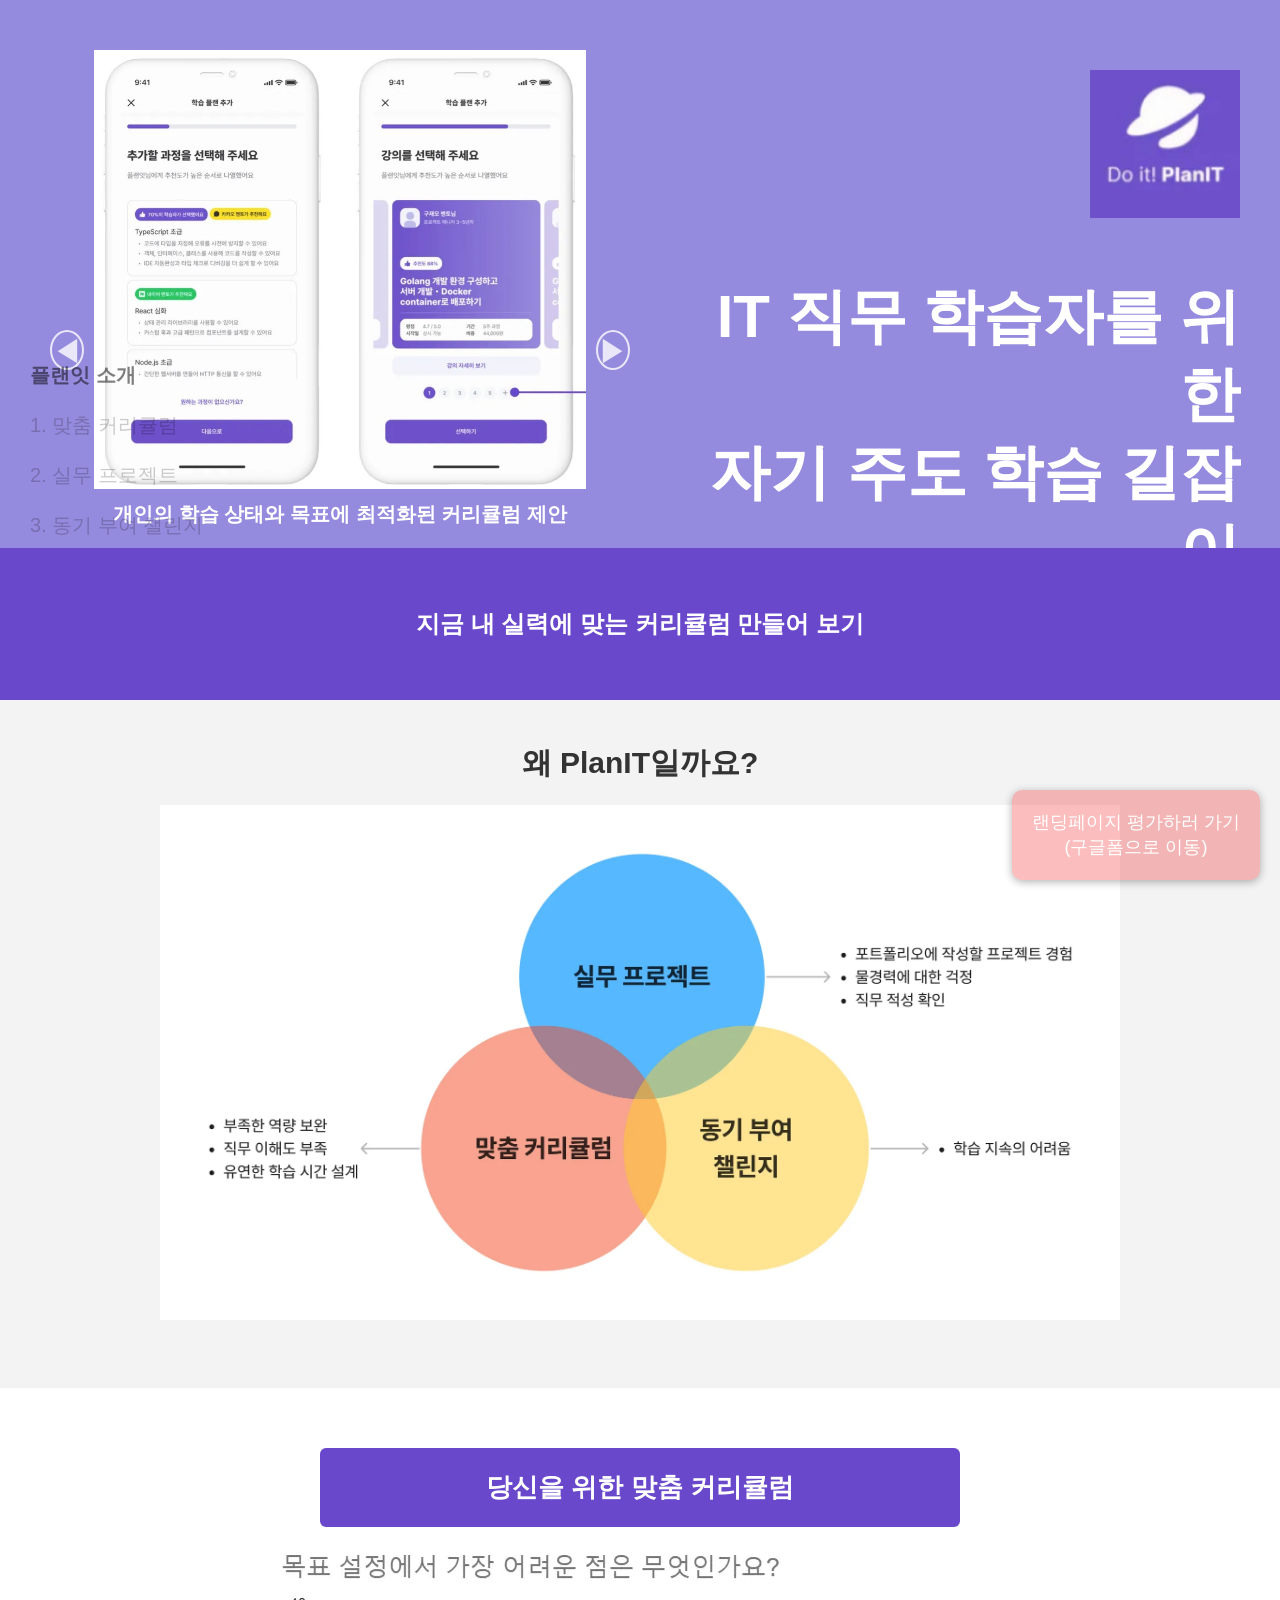
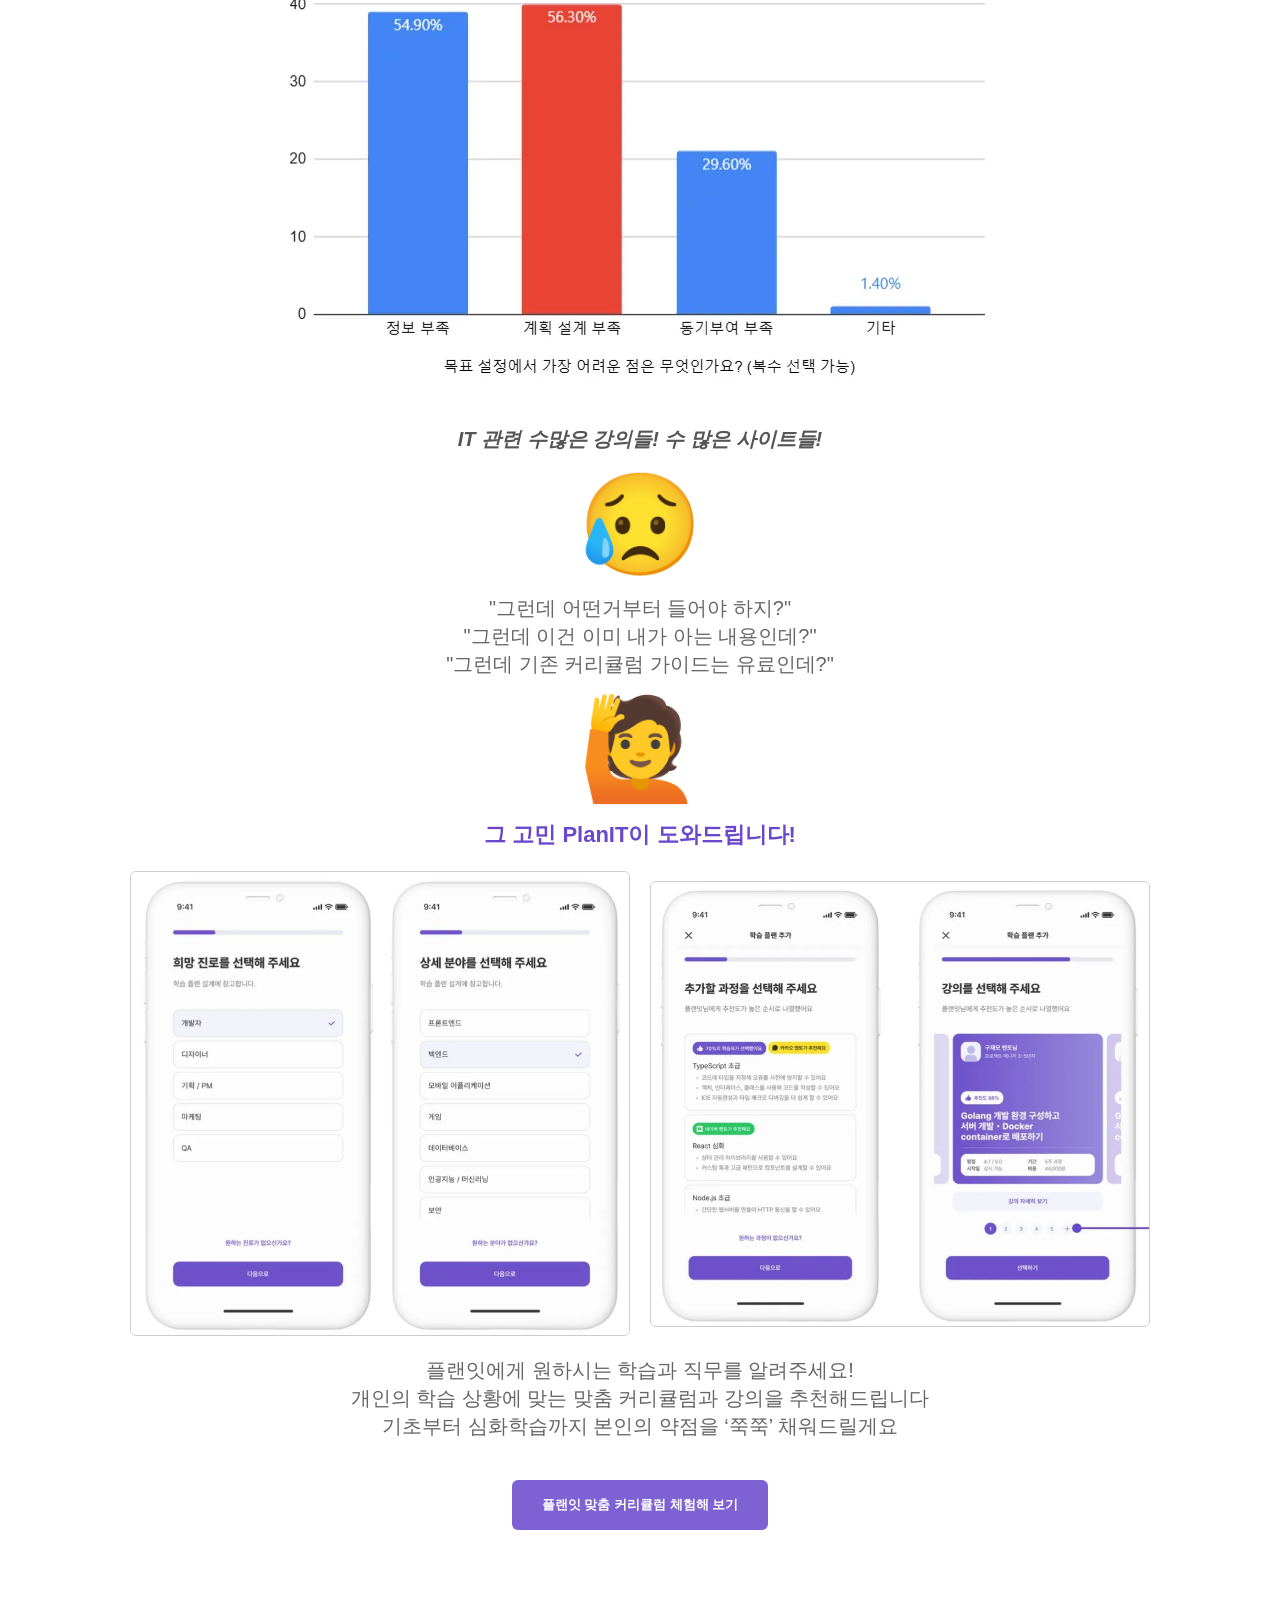
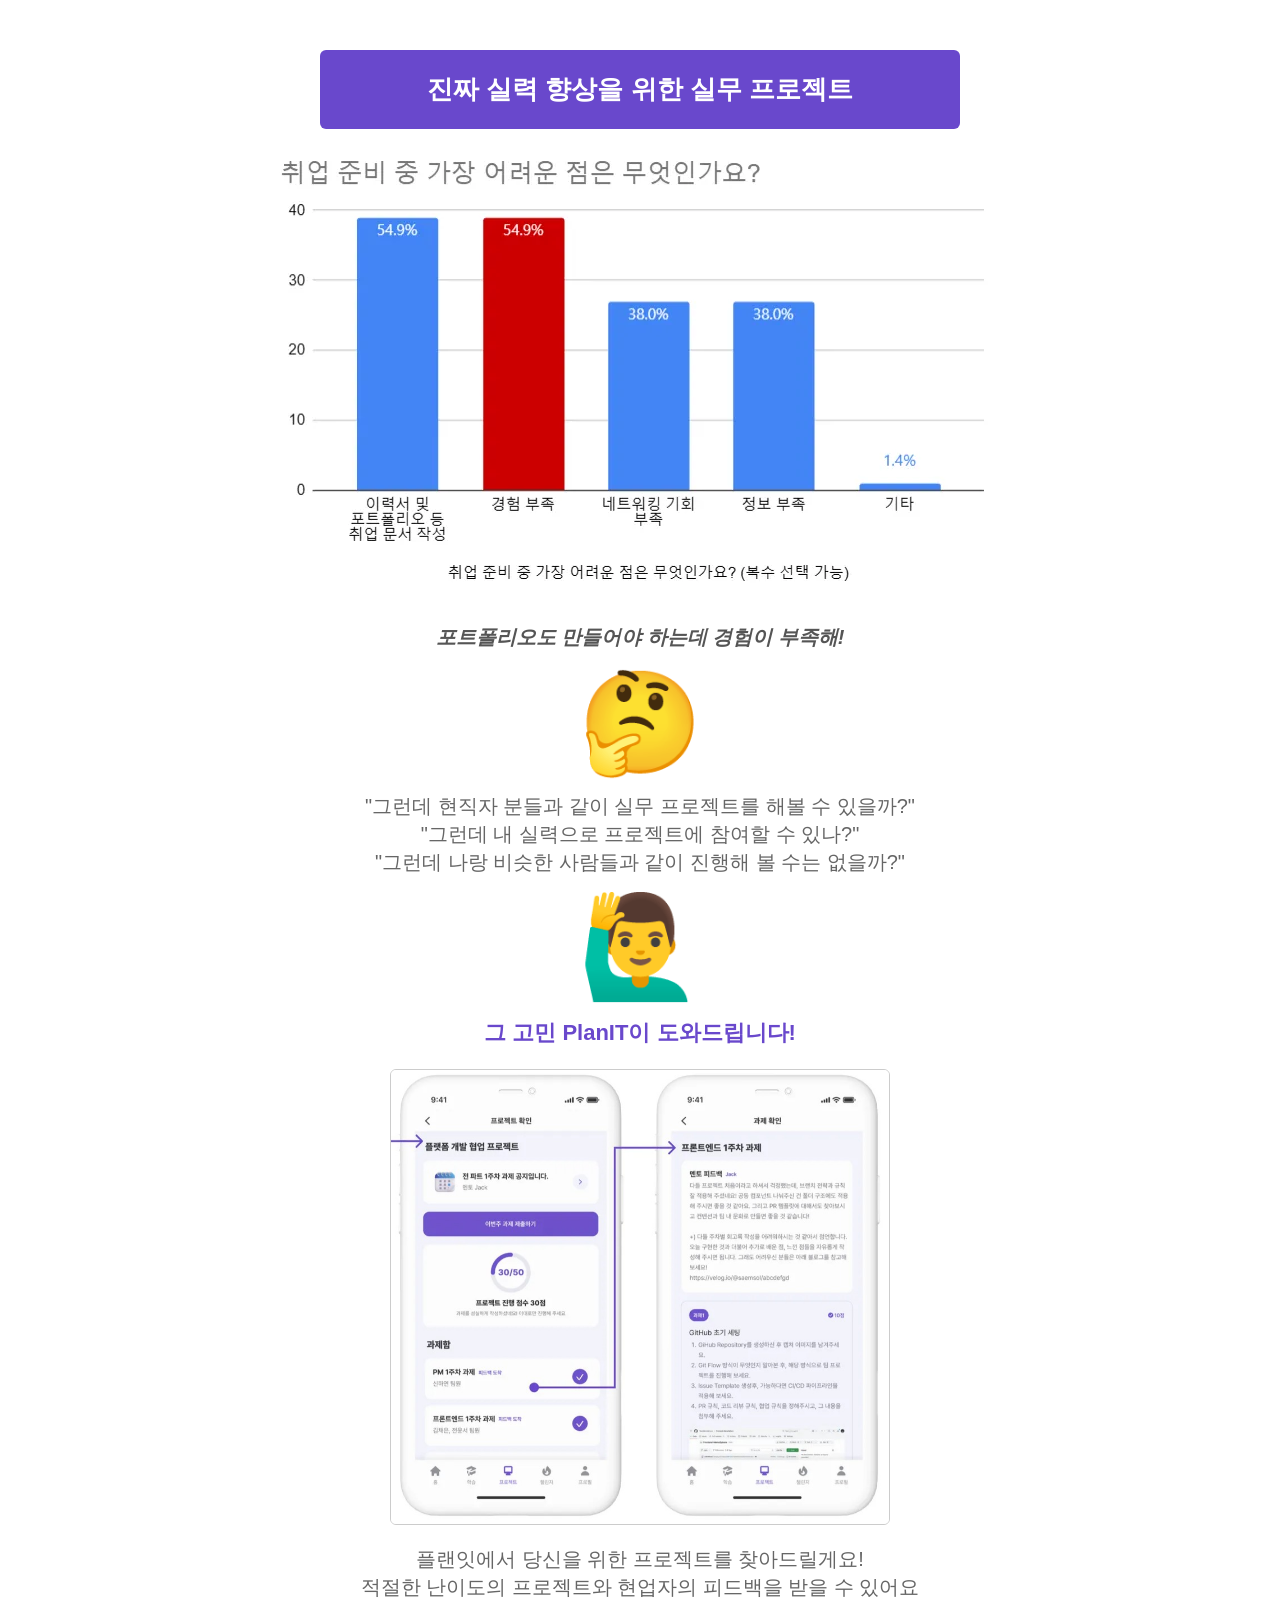
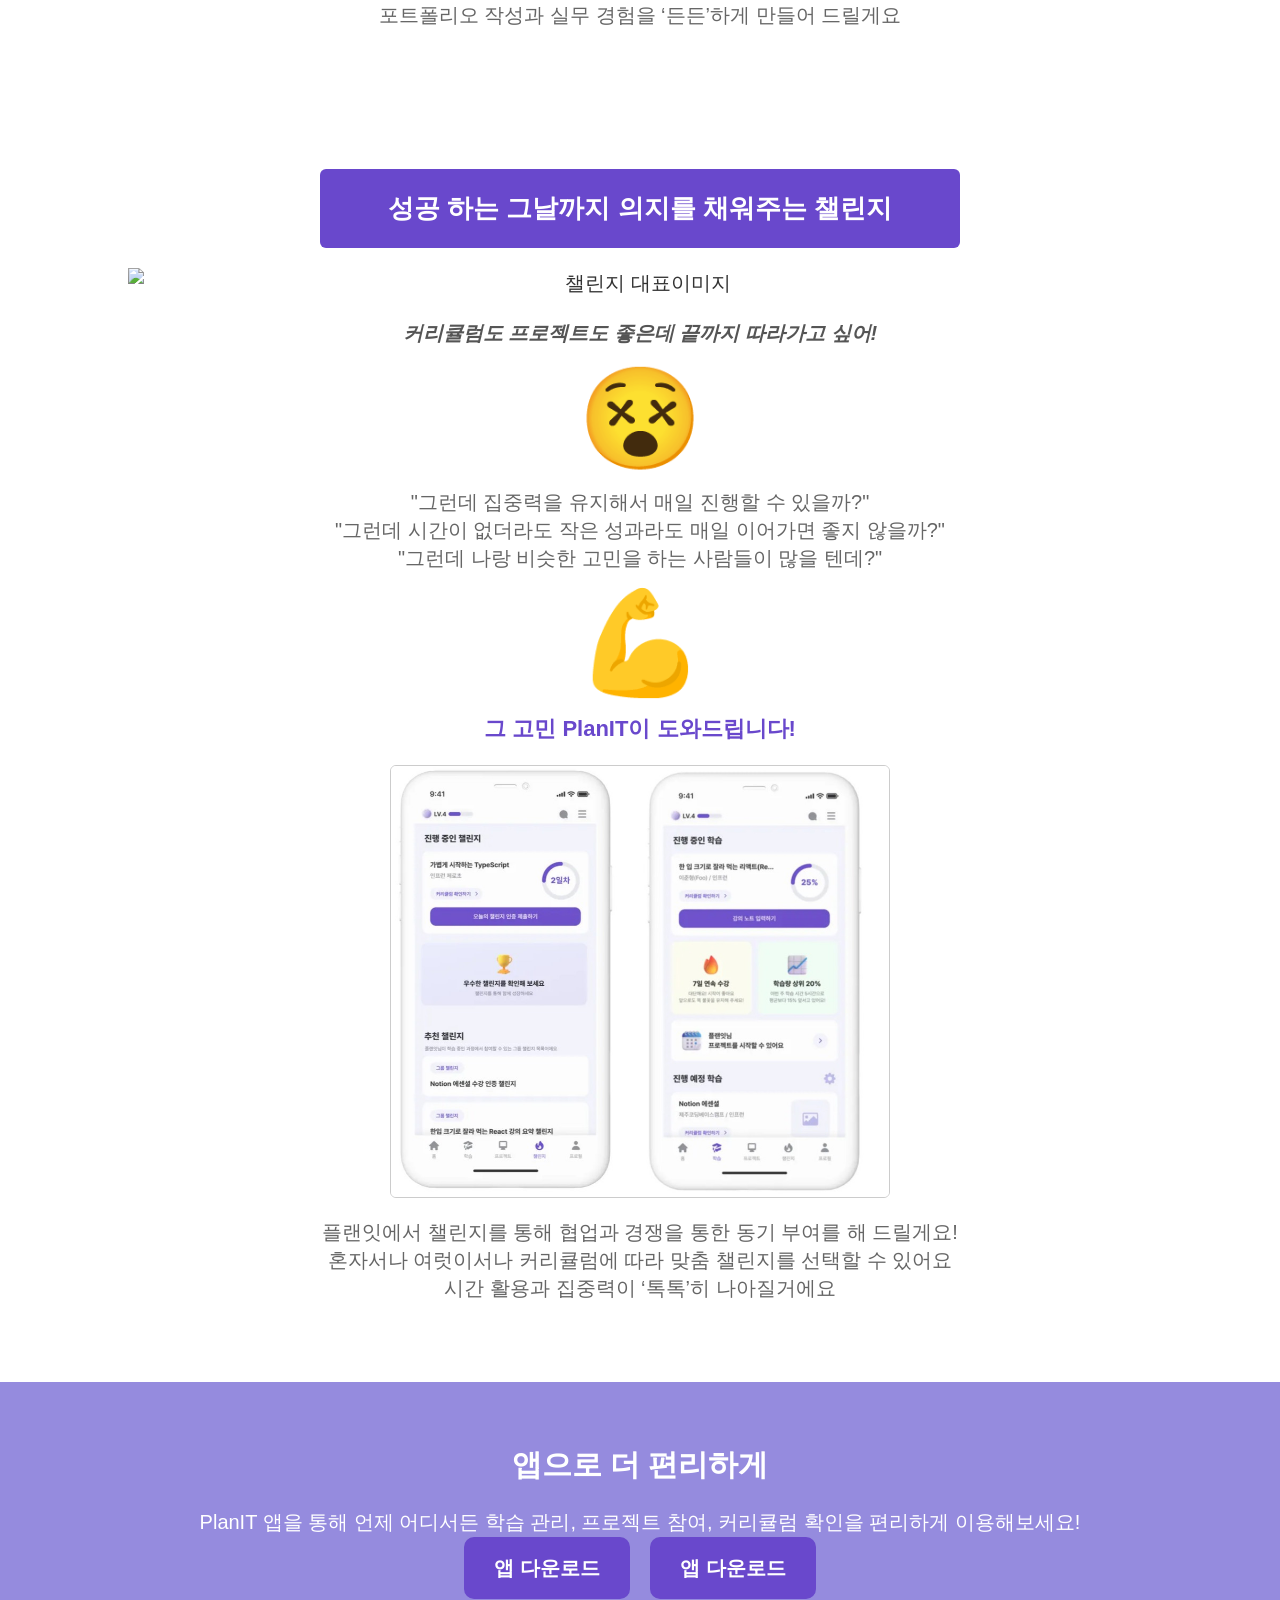
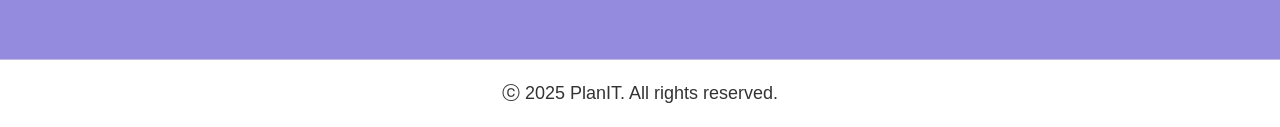
==== commit 6f3543af: "fixed_commit_2" ====
--- a/index.html
+++ b/index.html
@@ -49,7 +49,7 @@
                     <h3>커리어 발전을 위한 실무 중심의 프로젝트 제안</h3>
                 </div>
                 <div class="slide">
-                    <img src="./images/hero_3.JPG" alt="핵심사진3">
+                    <img src="./images/hero_3.jpg" alt="핵심사진3">
                     <h3>지속적인 동기 부여를 위한 맞춤형 챌린지 지원</h3>
                 </div>
             </div>
@@ -164,7 +164,7 @@
         </div>
         <p class="highlight-text">그 고민 PlanIT이 도와드립니다!</p>
         <div class="image">
-            <img src="./images/hero_3.JPG" alt="챌린지 예시1" />
+            <img src="./images/hero_3.jpg" alt="챌린지 예시1" />
         </div>
         <div class="three-line-text">
             <p>플랜잇에서 챌린지를 통해 협업과 경쟁을 통한 동기 부여를 해 드릴게요!</p>
